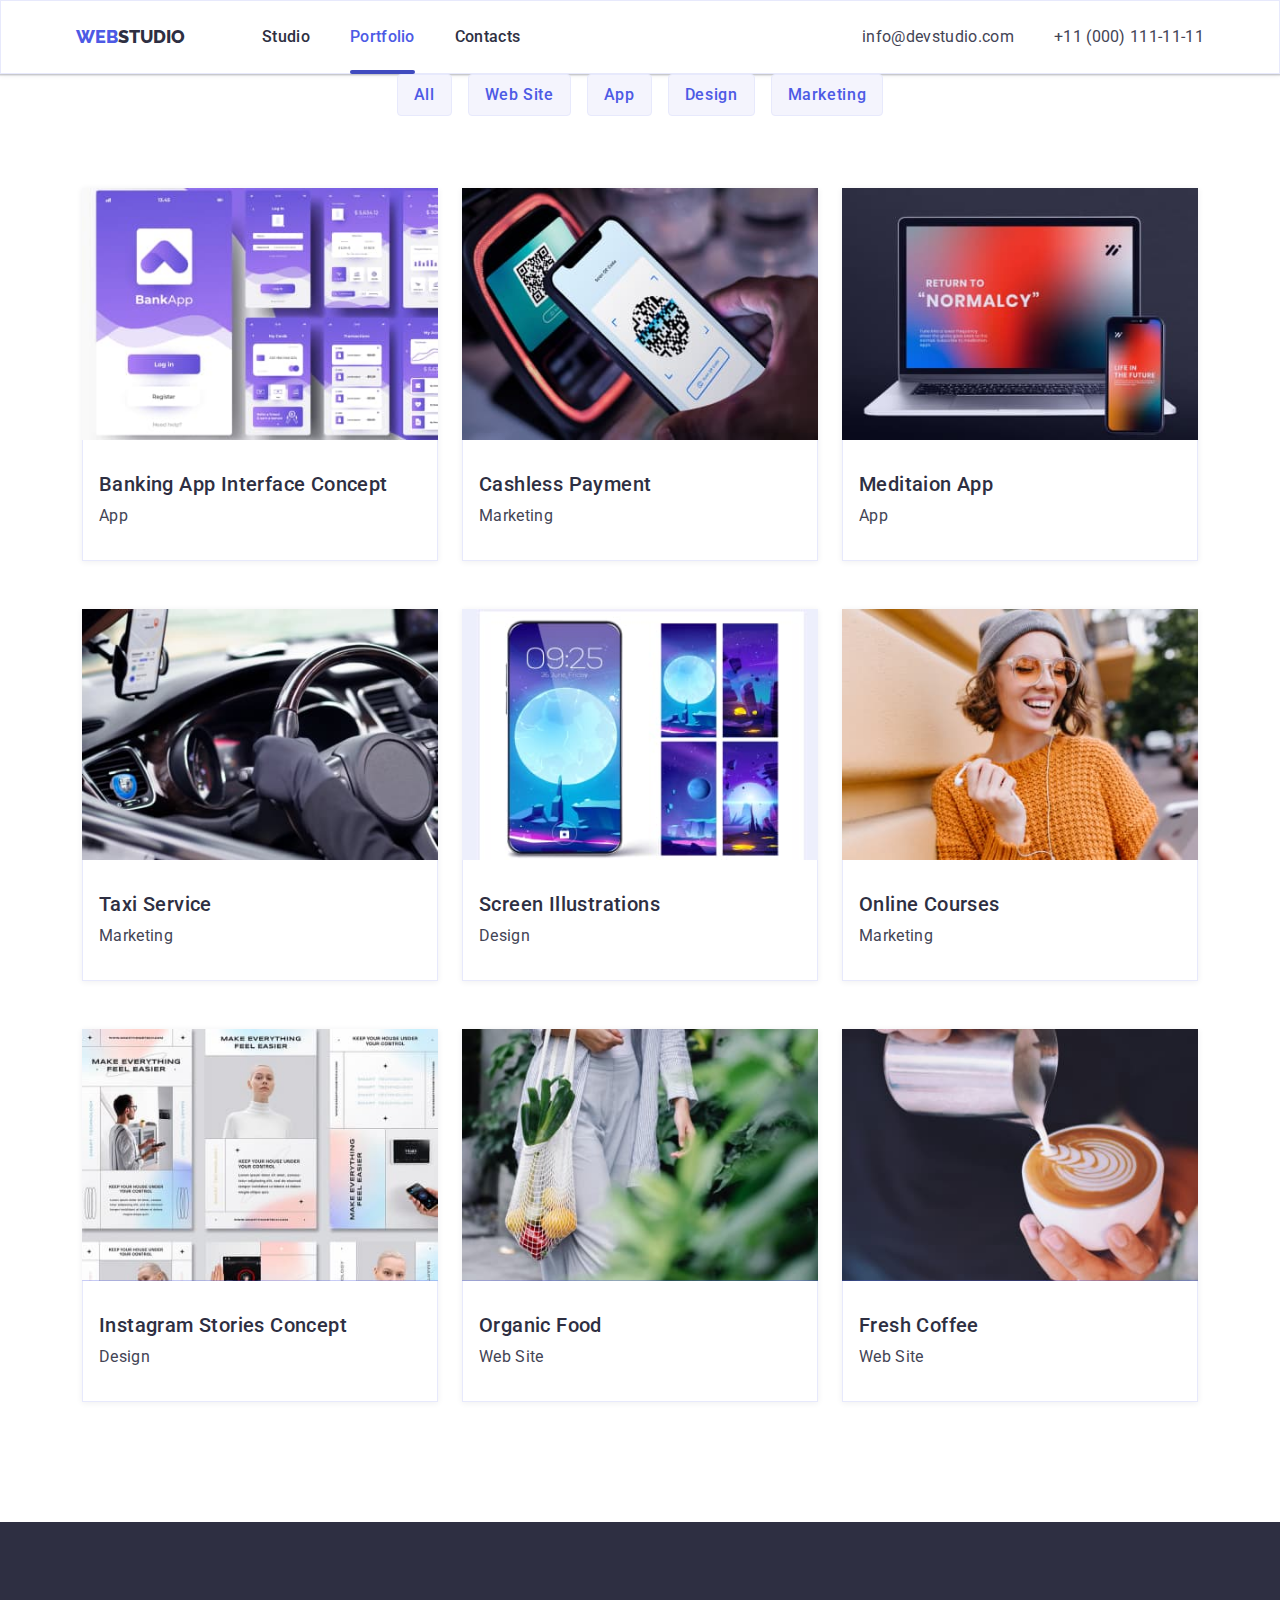
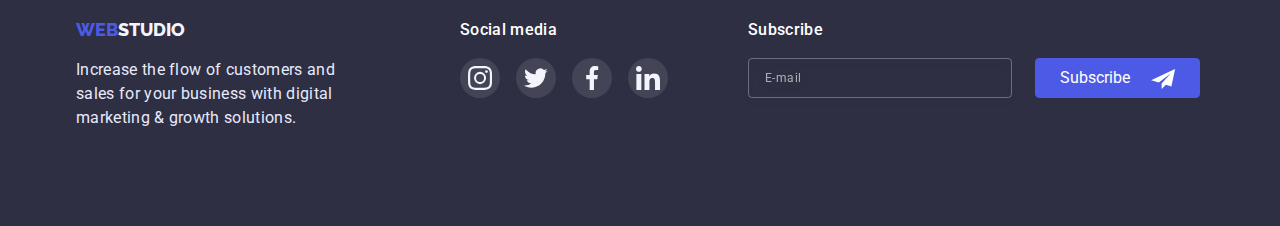
==== portfolio.html @ fdb45cb2 "1" ====
<!DOCTYPE html>
<html lang="en">

<head>
    <meta charset="UTF-8">
    <meta http-equiv="X-UA-Compatible" content="IE=edge">
    <meta name="viewport" content="width=device-width, initial-scale=1.0">
    <link rel="preconnect" href="https://fonts.googleapis.com">
    <link rel="preconnect" href="https://fonts.gstatic.com" crossorigin>
    <link href="https://fonts.googleapis.com/css2?family=Raleway:wght@800&family=Roboto:wght@400;500;700&display=swap"
        rel="stylesheet">
    <link
        href="https://fonts.googleapis.com/css2?family=Raleway:wght@500&family=Roboto:wght@400;500;700;900&display=swap"
        rel="stylesheet">
    <link rel="stylesheet"
        href="https://cdnjs.cloudflare.com/ajax/libs/modern-normalize/1.1.0/modern-normalize.min.css">
    <link rel="stylesheet" href="./css/styles.css">
    <link rel="stylesheet" href="./css/mobile.css">
    <link rel="stylesheet" href="./css/tablet.css">
    <link rel="stylesheet" href="./css/desctop.css">
    <title>Document</title>
</head>

<body>
    <header class="header">
        <div class="container main-block">
            <nav class="main-nav">
                <a href="#" class="logo1">Web<span class="logo2">Studio</span></a>
                <ul class="menu-nav">
                    <li class="header-bar"><a href="./index.html" class="link">Studio</a></li>
                    <li class="header-bar"><a href="./portfolio.html" class="link active">Portfolio</a></li>
                    <li class="header-bar"><a href="#" class="link">Contacts</a></li>
                </ul>
            </nav>
            <ul class="second-nav">
                <li><a href="mailto:info@devstudio.com" class="mail">info@devstudio.com</a></li>
                <li><a href="tel:+380961111111" class="phone">+11 (000) 111-11-11</a></li>
            </ul>
        </div>
    </header>
    <main>
        <section class="main-section-port">

            <div class="container-project">
                <ul class="body-nav">

                    <li><button type="button" class="button">All</button></li>
                    <li><button type="button" class="button">Web Site</button></li>
                    <li><button type="button" class="button">App</button></li>
                    <li><button type="button" class="button">Design</button></li>
                    <li><button type="button" class="button">Marketing</button></li>
                </ul>

                <ul class="list-project">
                    <li class="item-project">
                        <a href="#" class="project-port">
                            <div class="project-block-top-text">
                                <img srcset="./images/mob-port/work-space-mob.jpg 1x, /images/mob-port/work-space-mob-2x.jpg 2x"
                                    src="./images/mob-port/work-space-mob.jpg" alt="Program in developing" class="img">
                                <p class="project-top-text">14 Stylish and User-Friendly App Design Concepts · Task
                                    Manager
                                    App
                                    · Calorie Tracker App ·
                                    Exotic Fruit Ecommerce App ·
                                    Cloud Storage App</p>
                            </div>
                            <div class="review-prot">
                                <h2 class="title-port">Banking App Interface Concept</h2>
                                <p class="sub-info">App</p>
                            </div>
                        </a>
                    </li>
                    <li class="item-project">
                        <a href="#" class="project-port">
                            <div class="project-block-top-text">
                                <img srcset="./images/mob-port/nfs-mod.jpg 1x, /images/mob-port/nfs-mob-2x.jpg 2x"
                                    src="./images/mob-port/nfs-mod.jpg" alt="Picture with text" class="img">
                                <p class="project-top-text">14 Stylish and User-Friendly App Design Concepts · Task
                                    Manager
                                    App
                                    · Calorie Tracker App ·
                                    Exotic Fruit Ecommerce App ·
                                    Cloud Storage App</p>


                            </div>

                            <div class="review-prot">
                                <h2 class="title-port">Cashless Payment</h2>
                                <p class="sub-info">Marketing</p>
                            </div>
                        </a>
                    </li>
                    <li class="item-project">
                        <a href="#" class="project-port">
                            <div class="project-block-top-text">
                                <img srcset="./images/mob-port/laptop-mod.jpg 1x, /images/mob-port/laptop-mob-2x.jpg 2x"
                                    src="./images/mob-port/laptop-mod.jpg" alt="Laptop and phone" class="img">
                                <p class="project-top-text">14 Stylish and User-Friendly App Design Concepts · Task
                                    Manager
                                    App
                                    · Calorie Tracker App ·
                                    Exotic Fruit Ecommerce App ·
                                    Cloud Storage App</p>
                            </div>
                            <div class="review-prot">
                                <h2 class="title-port">Meditaion App</h2>
                                <p class="sub-info">App</p>
                            </div>
                        </a>
                    </li>
                    <li class="item-project">
                        <a href="#" class="project-port">
                            <div class="project-block-top-text">
                                <img srcset="./images/mob-port/car-phone.jpg 1x, /images/mob-port/car-mob-2x.jpg 2x"
                                    src="./images/mob-port/car-phone.jpg" alt="Someone driving a car" class="img">
                                <p class="project-top-text">14 Stylish and User-Friendly App Design Concepts · Task
                                    Manager
                                    App
                                    · Calorie Tracker App ·
                                    Exotic Fruit Ecommerce App ·
                                    Cloud Storage App</p>
                            </div>
                            <div class="review-prot">
                                <h2 class="title-port">Taxi Service</h2>
                                <p class="sub-info">Marketing</p>
                            </div>
                        </a>
                    </li>

                    <li class="item-project">
                        <a href="#" class="project-port">
                            <div class="project-block-top-text">
                                <img srcset="./images/mob-port/phone-mod.jpg 1x, /images/mob-port/phone-mob-2x.jpg 2x"
                                    src="./images/mob-port/phone-mod.jpg" alt="Wallpaper for phone" class="img">
                                <p class="project-top-text">14 Stylish and User-Friendly App Design Concepts · Task
                                    Manager
                                    App
                                    · Calorie Tracker App ·
                                    Exotic Fruit Ecommerce App ·
                                    Cloud Storage App</p>
                            </div>
                            <div class="review-prot">
                                <h2 class="title-port">Screen Illustrations</h2>
                                <p class="sub-info">Design</p>
                            </div>
                        </a>
                    </li>
                    <li class="item-project">
                        <a href="#" class="project-port">
                            <div class="project-block-top-text">
                                <img srcset="./images/mob-port/happy-mob.jpg 1x, /images/mob-port/happy-mob-2x.jpg 2x"
                                    src="./images/mob-port/happy-mob.jpg" alt="Women smile" class="img">
                                <p class="project-top-text">14 Stylish and User-Friendly App Design Concepts · Task
                                    Manager
                                    App
                                    · Calorie Tracker App ·
                                    Exotic Fruit Ecommerce App ·
                                    Cloud Storage App</p>
                            </div>
                            <div class="review-prot">
                                <h2 class="title-port">Online Courses</h2>
                                <p class="sub-info">Marketing</p>
                            </div>
                        </a>
                    </li>
                    <li class="item-project">
                        <a href="#" class="project-port">
                            <div class="project-block-top-text">
                                <img srcset="./images/mob-port/currriculum-phone.jpg 1x, /images/mob-port/cutticulum-mob-2x.jpg 2x"
                                    src="./images/mob-port/currriculum-phone.jpg" alt="Working plan" class="img">
                                <p class="project-top-text">14 Stylish and User-Friendly App Design Concepts · Task
                                    Manager
                                    App
                                    · Calorie Tracker App ·
                                    Exotic Fruit Ecommerce App ·
                                    Cloud Storage App</p>
                            </div>
                            <div class="review-prot">
                                <h2 class="title-port">Instagram Stories Concept</h2>
                                <p class="sub-info">Design</p>
                            </div>
                        </a>
                    </li>
                    <li class="item-project">
                        <a href="#" class="project-port">
                            <div class="project-block-top-text">
                                <img srcset="./images/mob-port/food-phone.jpg 1x, /images/mob-port/food-mob-2x.jpg 2x"
                                    src="./images/mob-port/food-phone.jpg" alt="A bag of vegetables" class="img">
                                <p class="project-top-text">14 Stylish and User-Friendly App Design Concepts · Task
                                    Manager
                                    App
                                    · Calorie Tracker App ·
                                    Exotic Fruit Ecommerce App ·
                                    Cloud Storage App</p>
                            </div>
                            <div class="review-prot">
                                <h2 class="title-port">Organic Food</h2>
                                <p class="sub-info">Web Site</p>
                            </div>
                        </a>
                    </li>
                    <li class="item-project">
                        <a href="#" class="project-port">
                            <div class="project-block-top-text">
                                <img srcset="./images/mob-port/coffee-phone.jpg 1x, /images/mob-port/coffee-mob-2x.jpg 2x"
                                    src="./images/mob-port/coffee-phone.jpg"
                                    alt="Someone make a picture on a coffee surface" class="img">
                                <p class="project-top-text">14 Stylish and User-Friendly App Design Concepts · Task
                                    Manager
                                    App
                                    · Calorie Tracker App ·
                                    Exotic Fruit Ecommerce App ·
                                    Cloud Storage App</p>
                            </div>
                            <div class="review-prot">
                                <h2 class="title-port">Fresh Coffee</h2>
                                <p class="sub-info">Web Site</p>
                            </div>
                        </a>
                    </li>
                </ul>
            </div>
        </section>

    </main>

    <footer class="footer">
        <div class="container-footer">
            <div>
                <a href="#" class="logo1">WEB<span class="logo2-1">STUDIO</span></a>
                <p class="foot-text">Increase the flow of customers and sales for your business with digital
                    marketing &
                    growth
                    solutions.</p>
            </div>
            <div class="footer-hero">
                <h3>Social media</h3>
                <ul class="soc-list-footer">
                    <li class="soc-items-footer"><a href="" class="soc-link-footer">

                            <svg class="soc-icon-footer" width="16" height="16">
                                <use href="./images/icons.svg#icon-instagram"></use>
                            </svg>
                        </a>
                    </li>

                    <li class="soc-items-footer"><a href="" class="soc-link-footer">
                            <svg class="soc-icon-footer" width="16" height="16">
                                <use href="./images/icons.svg#icon-Twiter"></use>
                            </svg>
                        </a>
                    </li>

                    <li class="soc-items-footer"><a href="" class="soc-link-footer">
                            <svg class="soc-icon-footer" width="16" height="16">
                                <use href="./images/icons.svg#icon-facebook"></use>
                            </svg>
                        </a>
                    </li>

                    <li class="soc-items-footer"><a href="" class="soc-link-footer">
                            <svg class="soc-icon-footer" width="16" height="16">
                                <use href="./images/icons.svg#icon-linkedin"></use>
                            </svg>
                        </a>
                    </li>
                </ul>
            </div>

            <div class="search-footer">
                <h3>Subscribe</h3>
                <form>
                    <input type="email" placeholder="E-mail" class="input-footer">
                    <button type="submit" class="subscribe"> Subscribe <svg class="search-footer-icon">
                            <use href="./images/icons.svg#icon-icon-send"></use>
                        </svg></button>
                </form>
            </div>

        </div>
    </footer>

    <script src="/JS/modal.js"></script>
</body>

</html>
---- css/styles.css ----
:root {
    --color-brend: #4D5AE5;
    --color-brend2: #2E2F42;
    --color-button: #E7E9FC;
    --color-extrainfo: #434455;
    --color-second-white: #F4F4FD;
}

* {
    margin: 0;
    padding: 0;
}

body {
    font-family: 'Roboto', sans-serif;
    background: white;
}


/* -------GENERAL------- */


.container-footer,
.container-button,
.container-comp {
    width: 100%;

    margin: 0 auto;
}

h3 {
    font-weight: 500;
    font-size: 20px;
    line-height: 24px;

    letter-spacing: 0.02em;
}

.menu-nav,
.second-nav,
.body-nav,
.list-project,
.features,
.description-list {
    font-weight: 400;
    font-size: 16px;
    list-style: none;
}

.visually-hidden {
    position: absolute;
    width: 1px;
    height: 1px;
    margin: -1px;
    border: 0;
    padding: 0;
    white-space: nowrap;
    clip-path: inset(100%);
    clip: rect(0 0 0 0);
    overflow: hidden;
}

/* --------------------- */

/* -----------HEADER-------------- */

.main-block {
    display: flex;
    justify-content: space-between;
}

.header {
    box-shadow: 0px 2px 1px rgba(46, 47, 66, 0.08), 0px 1px 1px rgba(46, 47, 66, 0.16), 0px 1px 6px rgba(46, 47, 66, 0.08);
    border: 1px solid #E7E9FC;
}

.main-nav {
    display: flex;
    align-items: center;

}

.logo1 {
    text-decoration: none;
    font-family: "Raleway";
    font-style: normal;
    font-weight: 800;
    font-size: 18px;
    line-height: 24px;
    color: var(--color-brend);

}

.logo2 {
    color: var(--color-brend2);
}

.main-nav>a {
    text-transform: uppercase;
}

.second-nav {
    display: flex;
    gap: 40px;
}

.menu-nav {
    margin-left: 77px;
    display: flex;
    gap: 40px;
}


.link,
.phone,
.project,
.foot-text,
.information {
    font-weight: 400;
    font-size: 16px;
    line-height: 24px;
}

.link:focus,
.mail:focus,
.phone:focus {
    color: var(--color-brend);
}

.mail:hover,
.phone:hover {
    color: var(--color-brend);
}

.link:hover {
    color: var(--color-brend);
}

.header-bar {
    position: relative;
}



.link.active::after {
    content: '';
    width: 100%;
    height: 4px;
    position: absolute;
    bottom: -1px;
    right: 0;
    background-color: #404BBF;
    border-radius: 2px;
    color: var(--color-brend2);
}

.link.active {
    color: var(--color-brend);
}



.link {
    display: block;
    padding: 24px 0px;
    text-decoration: none;
    color: var(--color-brend2);
    font-weight: 500;
    font-size: 16px;
    letter-spacing: 0.02em;

    transition-property: color;
    transition-duration: 250ms;
    transition-timing-function: cubic-bezier(0.4,
            0,
            0.2,
            1);
    transition-delay: 0ms;


}

.mail,
.phone {
    display: block;
    padding: 24px 0px;
    font-style: normal;
    font-weight: 400;
    font-size: 16px;
    line-height: 24px;

    transition-property: color;
    transition-duration: 250ms;
    transition-timing-function: cubic-bezier(0.4,
            0,
            0.2,
            1);
    transition-delay: 0ms;

    letter-spacing: 0.02em;
    text-decoration: none;
    color: var(--color-extrainfo);
}

/* -----------MAIN-------------- */

.main-section-port {
    padding-top: 96px;

}

.container-project {
    width: 320px;
    padding: 0px 12px;
    margin: 0 auto;
}

.body-nav {
    justify-content: start;
    display: flex;

    margin-bottom: 72px;
    column-gap: 16px;
    row-gap: 24px;

    flex-wrap: wrap;


}

.button {
    padding: 8px 16px;

    background: #F4F4FD;

    border: 1px solid #E7E9FC;
    border-radius: 4px;

    font-weight: 500;
    color: var(--color-brend);
    cursor: pointer;

    font-family: inherit;
    font-style: normal;
    font-size: 16px;
    line-height: 24px;
    letter-spacing: 0.04em;

    transition-property: box-shadow, border, color, background-color;
    transition-duration: 250ms;
    transition-timing-function: cubic-bezier(0.4,
            0,
            0.2,
            1);
    transition-delay: 0ms;
}

.button:hover,
.button:focus {
    box-shadow: 0px 3px 1px rgba(0, 0, 0, 0.1), 0px 2px 1px rgba(0, 0, 0, 0.08), 0px 2px 2px rgba(0, 0, 0, 0.12);
    border: 1px solid var(--color-brend);
    color: #FFFFFF;
    background-color: var(--color-brend);
}

/* -----------MAIN-HERO-------------- */

.hero-section {
    max-width: 100%;
    background-image: linear-gradient(rgba(46, 47, 66, 0.7),
            rgba(46, 47, 66, 0.7)),
        url(../images/mod-bg.jpg);
    background-repeat: no-repeat;
    background-size: cover;
    background-position: center;
    padding: 112px 0px;
    text-align: center;
    margin: 0 auto;
}

@media (min-device-pixel-ratio: 2),
(min-resolution: 192dpi),
(min-resolution: 2dppx) {
    .hero-section {
        background-image: linear-gradient(rgba(46, 47, 66, 0.7),
                rgba(46, 47, 66, 0.7)), url(../images/mod-bg-2x.jpg);
    }
}

.container-hero {}

.hero {

    margin-bottom: 72px;
    text-align: center;

    font-weight: 700;
    font-size: 36px;
    line-height: 40px;



    letter-spacing: 0.02em;
    color: #FFFFFF;
}

.order-button {
    display: inline-block;
    padding: 16px 32px;
    min-width: 170px;
    font-family: 'Roboto';
    font-weight: 500;
    font-size: 16px;
    line-height: 19px;
    letter-spacing: 0.04em;
    text-decoration: none;
    background-color: #4D5AE5;
    color: #FFFFFF;
    border-radius: 4px;
    cursor: pointer;

    transition-property: background-color, box-shadow;
    transition-duration: 250ms;
    transition-timing-function: cubic-bezier(0.4, 0, 0.2, 1);
    transition-delay: 0ms;
}

.order-button:hover {
    background: #404BBF;
    box-shadow: 0px 1px 6px rgba(46, 47, 66, 0.08), 0px 1px 1px rgba(46, 47, 66, 0.16), 0px 2px 1px rgba(46, 47, 66, 0.08);
    border-radius: 4px;
}

.order-button:focus {
    background: #404BBF;
}

/* -----------MAIN-FEATURES-------------- */
.section-features {
    padding-top: 120px;
    padding-bottom: 96px;
}

.features {
    display: flex;
    flex-wrap: wrap;
    justify-content: center;
    gap: 72px;
    align-items: center;
}

.list-features {
    display: flex;

}

.features-item {
    padding-left: 16px;
    padding-right: 16px;
    max-width: 396px;
}

.features-item>div {
    margin-bottom: 8px;
    display: none;
    align-items: center;
    justify-content: center;
    height: 112px;
    width: 264px;
    background-color: #F4F4FD;
    border-radius: 4px;
}

.title {

    text-align: center;

    margin-bottom: 8px;

    font-style: normal;
    font-weight: 700;
    font-size: 36px;
    line-height: 40px;

    letter-spacing: 0.02em;
}

.information {
    max-width: 396px;

    font-family: 'Roboto';
    font-style: normal;
    font-weight: 500;
    font-size: 16px;
    line-height: 24px;


    letter-spacing: 0.02em;
    color: var(--color-extrainfo);
}

/* -----------MAIN-OUR-WORK-------------- */
.our-work {
    display: none;
    padding-top: 120px;
    padding-bottom: 120px;
}

.sub-hero {
    margin-bottom: 72px;
    text-align: center;

    font-style: normal;
    font-weight: 700;
    font-size: 36px;
    line-height: 40px;


    letter-spacing: 0.02em;

    color: var(--color-brend2);
}

.description-list {
    display: flex;
    justify-content: space-between;
    flex-direction: column;
    align-items: center;

    gap: 72px;
}

/* -----------MAIN-OUR-TEAM-------------- */
.our-team {
    padding-bottom: 120px;
    padding-top: 120px;
    background: #F4F4FD;
}

.project {
    width: 264px;
    background: #FFFFFF;

    box-shadow: 0px 1px 6px rgba(46, 47, 66, 0.08), 0px 1px 1px rgba(46, 47, 66, 0.16), 0px 2px 1px rgba(46, 47, 66, 0.08);
    border-radius: 0px 0px 4px 4px;

    color: var(--color-brend2);
}

.review {
    border-radius: 0px 0px 4px 4px;
    padding-top: 32px;
    padding-bottom: 32px;
    ;

    text-align: center;
}

.sub-info {
    font-size: 16px;
    line-height: 24px;
    margin-top: 8px;
    font-weight: 400;
    letter-spacing: 0.02em;
    color: #434455;

}

.soc-list {
    margin-top: 10px;
    display: flex;
    justify-content: center;
    column-gap: 24px;
    list-style: none;
}

.soc-items {
    width: 40px;
    height: 40px;
}

.soc-link {
    display: flex;
    align-items: center;
    justify-content: center;
    width: 100%;
    height: 100%;
    background-color: var(--color-brend);
    border-radius: 100%;
    transition-property: background-color;
    transition-duration: 250ms;
    transition-timing-function: cubic-bezier(0.4,
            0,
            0.2,
            1);
    transition-delay: 0ms;
}


.soc-icon {
    fill: var(--color-second-white)
}

.soc-link:hover,
.soc-link:focus {

    background-color: #404BBF;
}

/* -----------MAIN-COMP-------------- */

.section-comp {
    padding-top: 120px;
    padding-bottom: 120px;
}

.container-comp {
    text-align: center;
}

.container-comp>h2 {
    text-transform: capitalize;
    letter-spacing: 0.02em;
    font-weight: 700;
    font-size: 36px;
    line-height: 40px;
}

.company-list {
    margin-top: 72px;
    display: flex;
    flex-wrap: wrap;
    justify-content: center;

    column-gap: 16px;
    row-gap: 72px;
    list-style: none;
}

.company-items {
    transition-property: border-color;
    transition-duration: 250ms;
    transition-timing-function: cubic-bezier(0.4, 0, 0.2, 1);
    transition-delay: 0ms;
    width: 168px;
    height: 88px;
}

.company-link {

    border-radius: 4px;
    border: 1px solid #8E8F99;
    padding: 16px 32px;
    display: flex;
    width: 100%;
    height: 100%;
}

.company-icon {
    fill: #8E8F99;
    transition-property: fill;
    transition-duration: 250ms;
    transition-timing-function: cubic-bezier(0.4, 0, 0.2, 1);
    transition-delay: 0ms;
}

.company-link:hover .company-icon,
.company-link:focus .company-icon {
    fill: #404BBF;
}

.company-link:hover,
.company-link:focus {

    border-color: #404BBF;
}

/* -----------MAIN-PORTFOLIO-NAV-------------- */

/* -----------MAIN-PORTFOLIO-------------- */

.list-project {
    justify-content: center;
    display: flex;
    flex-wrap: wrap;
    row-gap: 48px;
    column-gap: 24px;
    padding-bottom: 48px;
}

.item-project {
    transition-property: box-shadow;
    transition-duration: 250ms;
    transition-timing-function: cubic-bezier(0.4,
            0,
            0.2,
            1);
    transition-delay: 0ms;

    box-shadow: 0px 1px 6px rgba(46, 47, 66, 0.08);
}

.project-port {
    text-decoration: none;
    border-radius: 0px 0px 4px 4px;
    background: #FFFFFF;
    max-width: 360px;
    font-weight: 500;
    color: var(--color-brend2);

}

.item-project:hover,
.item-project:focus {
    box-shadow: 0px 1px 6px rgba(46, 47, 66, 0.08), 0px 1px 1px rgba(46, 47, 66, 0.16), 0px 2px 1px rgba(46, 47, 66, 0.08);
}



.project-block-top-text {
    position: relative;
    overflow: hidden;
}

.img {

    max-width: 320px;
    margin: 0px;
    display: block;
}

.project-top-text {
    max-width: 360px;
    height: 100%;
    position: absolute;
    top: 0;
    font-family: 'Roboto';
    font-style: normal;
    font-weight: 400;
    font-size: 16px;
    line-height: 24px;
    padding: 40px 32px;

    transform: translateY(100%);
    transition-property: transform;
    transition-duration: 250ms;
    transition-timing-function: cubic-bezier(0.4, 0, 0.2, 1);
    transition-delay: 0ms;

    color: var(--color-second-white);
    background-color: #4D5AE5;
}

.project-port:hover .project-top-text,
.project-port:focus .project-top-text {
    transform: translateY(0);

}

.review-prot {
    max-width: 360px;
    border-left: 1px solid #E7E9FC;
    border-right: 1px solid #E7E9FC;
    border-bottom: 1px solid #E7E9FC;
    padding-top: 32px;
    padding-bottom: 32px;
    padding-left: 16px;
    text-align: left;

}

.title-port {

    font-style: normal;
    font-weight: 500;
    font-size: 20px;
    line-height: 24px;

    letter-spacing: 0.02em;
}

/* -----------FOOTER-------------- */

.footer {

    padding-top: 96px;
    padding-bottom: 96px;
    background-color: var(--color-brend2);
}

.container-footer {
    display: flex;
    text-align: center;
    flex-direction: column;
    align-items: center;
}



.logo2-1 {
    color: var(--color-second-white)
}

.foot-text {
    font-weight: 400;
    font-size: 16px;
    line-height: 24px;
    letter-spacing: 0.02em;
    margin-top: 16px;
    max-width: 264px;
    text-align: start;
    color: var(--color-button);
}

.footer-hero {
    text-align: center;
    margin-left: 0px;
}

.footer-hero>h3 {
    margin-top: 72px;
    font-family: 'Roboto';
    font-style: normal;
    font-weight: 500;
    font-size: 16px;
    line-height: 24px;

    color: #FFFFFF;
    letter-spacing: 0.02em;
}

.soc-list-footer {
    margin-top: 16px;
    display: flex;
    justify-content: center;
    column-gap: 16px;
    list-style: none;
}

.soc-items-footer {
    width: 40px;
    height: 40px;
}

.soc-link-footer {
    display: flex;
    align-items: center;
    justify-content: center;
    width: 100%;
    height: 100%;
    background-color: rgba(255, 255, 255, 0.1);
    border-radius: 100%;

    transition-property: background-color;
    transition-duration: 250ms;
    transition-timing-function: cubic-bezier(0.4,
            0,
            0.2,
            1);
    transition-delay: 0ms;
}

.soc-link-footer:hover,
.soc-link-footer:focus {
    border-radius: 100%;
    background: #31D0AA;
}

.soc-icon-footer {
    width: 24px;
    height: 24px;
    fill: var(--color-second-white)
}

.search-footer {
    width: 100%;
    padding: 0px 16px;
    margin-left: 0px;
}

.search-footer>form {
    display: flex;
    flex-direction: column;
    align-items: center;
}

.search-footer>h3 {
    margin-top: 72px;
    margin-bottom: 16px;

    font-family: 'Roboto';
    font-style: normal;
    font-weight: 500;
    font-size: 16px;
    line-height: 24px;

    letter-spacing: 0.02em;

    color: #FFFFFF;
}

.input-footer {

    font-family: 'Roboto';
    font-style: normal;
    font-weight: 400;
    font-size: 12px;
    line-height: 24px;

    letter-spacing: 0.04em;

    color: rgba(255, 255, 255, 0.6);

    width: 100%;
    height: 40px;

    padding-left: 16px;

    background-color: transparent;
    border-radius: 4px;
    border: 1px solid rgba(255, 255, 255, 0.3);
    filter: drop-shadow(0px 4px 4px rgba(0, 0, 0, 0.15));

}

.input-footer::placeholder {

    font-family: 'Roboto';
    font-style: normal;
    font-weight: 400;
    font-size: 12px;
    line-height: 24px;

    letter-spacing: 0.04em;

    color: rgba(255, 255, 255, 0.6);

}

.subscribe {
    position: relative;
    margin-top: 16px;
    margin-left: 0px;

    padding-left: 24px;
    text-align: start;
    width: 165px;
    height: 40px;

    color: #FFFFFF;
    background: #4D5AE5;
    border: 1px solid #4D5AE5;
    border-radius: 4px;

    transition-property: background-color;
    transition-duration: 250ms;
    transition-timing-function: cubic-bezier(0.4, 0, 0.2, 1);
    transition-delay: 0ms;
}

.subscribe:hover,
.subscribe:focus {
    background: #404BBF;
    border-color: #404BBF;

}

.search-footer-icon {
    position: absolute;
    right: 24px;
    width: 24px;
    height: 20px;

    fill: #FFFFFF;
}

/* ------------------------------------------------------------ */
/* -----------OVERLAY-------------- */
.overlay {
    padding-top: 88px;
    padding-left: 10px;
    padding-right: 10px;
    width: 100%;
    height: 100%;
    background-color: rgba(17, 19, 25, 0.5);
    position: fixed;
    top: 0;
    transition-property: opacity, visibility;
    transition-duration: 250ms;
    transition-timing-function: cubic-bezier(0.6, 0.04, 0.98, 0.335);
    transition-delay: 0ms;

}

.overlay.is-hidden {
    transition-property: opacity, visibility;
    transition-duration: 250ms;
    transition-timing-function: cubic-bezier(0.6, 0.04, 0.98, 0.335);
    transition-delay: 0ms;
}

.modal {
    text-align: center;
    border-radius: 4px;

    padding: 24px;
    margin: auto;
    width: 100%;
    min-height: 576px;
    background-color: #FCFCFC;
}

.close-icon {
    display: flex;
    justify-content: center;
    margin: auto;
    width: 8px;
    height: 8px;
}

.close-botton {
    display: block;
    margin-left: auto;
    cursor: pointer;
    width: 24px;
    height: 24px;
    background-color: #E7E9FC;
    border: 1px solid rgba(0, 0, 0, 0.1);
    border-radius: 100%;
    margin-bottom: 24px;
}

.close-botton:focus {
    background-color: var(--color-brend);
    fill: var(--color-second-white);
}

.modal-text {
    font-family: 'Roboto';
    font-style: normal;
    font-weight: 500;
    font-size: 16px;
    line-height: 24px;


    text-align: center;
    letter-spacing: 0.02em;


    color: #2E2F42;
}

.modal-form {
    position: relative;
    margin-top: 16px;
}

.modal-input {

    font-family: 'Roboto';
    font-style: normal;
    font-weight: 400;
    font-size: 12px;
    line-height: 16px;
    letter-spacing: 0.04em;
    color: #4D5AE5;


    width: 100%;

    padding: 8px 16px;
    padding-left: 38px;
    position: relative;

    background-color: transparent;
    border-radius: 4px;
    border: 1px solid rgba(33, 33, 33, 0.2);
}

.input-wrap {
    margin-bottom: 8px;
    position: relative;
}

.icon-modal {
    position: absolute;
    top: 32px;
    left: 19px;
}

.comment {
    height: 120px;
}

.modal-input:hover,
.modal-input:focus {
    border: 1px solid #4D5AE5;
}

.modal-input:hover+.icon-modal,
.modal-input:focus+.icon-modal {
    fill: #4D5AE5;
}

.text-area {

    font-family: 'Roboto';
    font-style: normal;
    font-weight: 400;
    font-size: 12px;
    line-height: 16px;

    letter-spacing: 0.04em;

    color: #4D5AE5;


    border-radius: 4px;
    border: 1px solid rgba(33, 33, 33, 0.2);
    padding: 8px 16px;
    background-color: transparent;
    width: 100%;
    height: 120px;
    resize: none;
}

.text-area:hover,
.text-area:focus {
    border: 1px solid #4D5AE5;
}

.text-area::placeholder {
    font-family: 'Roboto';
    font-style: normal;
    font-weight: 400;
    font-size: 12px;
    line-height: 16px;

    letter-spacing: 0.04em;

    color: rgba(117, 117, 117, 0.5);
}

.title-form {
    display: block;
    text-align: start;
    font-family: 'Roboto';
    font-style: normal;
    font-weight: 400;
    font-size: 12px;
    line-height: 16px;


    letter-spacing: 0.04em;


    color: #8E8F99;

    margin-bottom: 4px;
}

.button-send {
    cursor: pointer;
    width: 169px;
    height: 56px;
    border-radius: 4px;
    border: 1px solid #4D5AE5;
    background-color: #4D5AE5;
    color: #FFFFFF;
    box-shadow: 0px 4px 4px rgba(0, 0, 0, 0.15);
    transition-property: background-color, box-shadow;
    transition-duration: 250ms;
    transition-timing-function: cubic-bezier(0.6, 0.04, 0.98, 0.335);
    transition-delay: 0ms;
}


.button-send:hover,
.button-send:focus {
    box-shadow: 0px 1px 6px rgba(46, 47, 66, 0.08), 0px 1px 1px rgba(46, 47, 66, 0.16), 0px 2px 1px rgba(46, 47, 66, 0.08);
    background-color: #404BBF;

}




.section-checkbox {
    position: relative;
    margin-top: 16px;
    margin-bottom: 24px;

}

.text-checkbox {
    display: flex;
    font-family: 'Roboto';
    font-style: normal;
    font-weight: 400;
    font-size: 12px;
    line-height: 16px;


    letter-spacing: 0.04em;

    color: #757575;
}

.text-checkbox>a {
    margin-left: 3px;
}

.checkbox:checked+.text-checkbox::before {
    background-color: #404BBF;
    border-color: #404BBF;
    background-image: url(../images/Checked.svg);
    background-repeat: no-repeat;
    background-position: center;

}

.text-checkbox::before {
    content: '';
    display: block;

    width: 16px;
    height: 16px;
    border: 2px solid #2E2F42;
    border-radius: 4px;

    margin-right: 8px;
}



.is-hidden {
    opacity: 0;
    visibility: hidden;
    pointer-events: none;
}

/* ------------------------------------------------------------ */
---- css/mobile.css ----
@media screen and (min-width: 480px) {

    .features-item {
        padding-left: 0px;
        padding-right: 0px;
        max-width: 396px;
    }

    .features-item>div {
        display: none;
    }

    .our-work {
        display: none;
    }

    .container {
        padding: 0px 12px;
        margin: 0 auto;
        width: 288px;
    }

    .container-hero,
    .container-button,
    .container-comp {
        width: 396px;

        margin: auto;
    }

    .container-footer {
        width: 100%;
    }

    .container-mobile {

        margin: 0 auto;
        width: 100%;
    }

    .description-list {
        margin: 0 auto;
        width: 264px;
    }

    .company-list {
        margin-top: 72px;



        max-width: 396px;

        column-gap: 16px;
        row-gap: 72px;
        list-style: none;
    }

    .input-footer {
        width: 396px;
    }

    /* -----------MAIN-PORTFOLIO-------------- */


    .container-project {
        width: 396px;
        padding: 0px 12px;
        margin: 0 auto;
    }

    .body-nav {
        width: 263px;

    }

    .list-project {
        padding-bottom: 48px;
    }

    .img {
        max-width: 396px;
    }

    .project-port {
        width: 396px;
    }

    .project-block-top-text {
        max-width: 396px;
    }

    .review-prot {
        max-width: 396px;
    }

    .item-project {
        max-width: 396px;
    }

    /* -----------OVERLAY-------------- */
    .modal {
        width: 392px;

    }

    .overlay {
        padding-top: 96px;
    }
}
---- css/tablet.css ----
@media screen and (min-width: 768px) {

    .features {
        width: 736px;
        display: flex;
        flex-wrap: wrap;
        justify-content: center;
        column-gap: 24px;
        column-gap: 24px;
        row-gap: 72px;

    }

    .features-item {
        max-width: 356px;
    }

    .features-item>div {
        display: none;
    }

    .title {
        text-align: start;
    }

    .information {
        text-align: start;
        font-weight: 500;
        font-size: 16px;
        line-height: 24px;
        letter-spacing: 0.02em;
    }

    .our-work {
        display: none;
    }

    .container {
        padding: 0px 12px;
        margin: 0 auto;
        width: 576px;
    }

    .container-hero,
    .container-footer,
    .container-button,
    .container-comp {
        width: 576px;

        margin: 0 auto;
    }

    .container-mobile {

        margin: 0 auto;
        width: 736px;
    }

    .description-list {
        width: 552px;
        flex-wrap: wrap;
        justify-content: normal;
        flex-direction: row;
        align-items: start;

        column-gap: 24px;
        row-gap: 64px;
    }

    .company-list {

        max-width: 552px;

        column-gap: 16px;
        row-gap: 72px;
        list-style: none;
    }

    .container-footer {
        display: flex;
        width: 576px;
        flex-direction: row;
        flex-wrap: wrap;
        text-align: start;

    }

    .footer-hero>h3 {
        text-align: start;
        margin-top: 0px;
        font-family: 'Roboto';
        font-style: normal;
        font-weight: 500;
        font-size: 16px;
        line-height: 24px;

        color: #FFFFFF;
        letter-spacing: 0.02em;
    }

    .footer-hero {
        height: 112px;
        text-align: center;
        margin-left: 24px;
    }

    .search-footer {
        width: 100%;
        padding: 0px 16px;
        margin-left: 0px;
    }

    .search-footer>form {
        display: flex;
        flex-direction: row;
        align-items: center;
    }

    .search-footer>h3 {
        margin-top: 72px;
        margin-bottom: 16px;

        font-family: 'Roboto';
        font-style: normal;
        font-weight: 500;
        font-size: 16px;
        line-height: 24px;

        letter-spacing: 0.02em;

        color: #FFFFFF;
    }

    .input-footer {
        width: 264px;
    }

    .subscribe {
        margin-top: 0px;
        margin-left: 23px;
    }

    /* -----------MAIN-HERO-------------- */


    .hero-section {
        max-width: 100%;
        background-image: linear-gradient(rgba(46, 47, 66, 0.7),
                rgba(46, 47, 66, 0.7)),
            url(../images/tab-bg.jpg);

        padding: 112px 0px 108px;

    }

    @media (min-device-pixel-ratio: 2),
    (min-resolution: 192dpi),
    (min-resolution: 2dppx) {
        .hero-section {
            background-image: linear-gradient(rgba(46, 47, 66, 0.7),
                    rgba(46, 47, 66, 0.7)), url(../images/tab-bg-2x.jpg);
        }
    }

    .container-hero {}

    .hero {

        margin-bottom: 40px;
        text-align: center;
        font-weight: 700;
        font-size: 56px;
        line-height: 60px;


        text-align: center;
        letter-spacing: 0.02em color #FFFFFF;
    }

    /* -----------MAIN-PORTFOLIO-------------- */

    .body-nav {
        width: 736px;
        justify-content: center;

    }

    .container-project {
        width: 736px;
        padding: 0px 12px;
        margin: 0 auto;
    }

    .list-project {
        width: 736px;
        margin: 0 auto;
        justify-content: start;
        padding-bottom: 96px;
    }

    .main-section-port {

        padding: 0px 16px;
    }

    .img {
        max-width: 356px;
    }

    .project-port {
        width: 356px;
    }

    /* -----------OVERLAY-------------- */
    .overlay {
        padding-top: 96px;
        display: inline-block;
    }
}
---- css/desctop.css ----
@media screen and (min-width: 1200px) {
    .features {
        width: 1152px;
        display: flex;
        flex-wrap: wrap;
        justify-content: space-between;
    }

    .features-item {
        max-width: 264px;
    }


    .features-item>div {
        display: flex;
    }

    .title {
        text-align: start;
        font-weight: 500;
        font-size: 20px;
        line-height: 24px;


        letter-spacing: 0.02em;
    }

    .information {
        text-align: start;
        font-weight: 400;
        font-size: 16px;
        line-height: 24px;


        letter-spacing: 0.02em;
    }


    .our-work {
        display: block;
        padding-top: 120px;
        padding-bottom: 120px;
    }

    .container {
        padding: 0px 12px;
        margin: 0 auto;
        width: 1152px;
    }

    .container-hero,
    .container-footer,
    .container-button,
    .container-comp {
        width: 1152px;
        padding: 0px 12px;
        margin: 0 auto;
    }

    .container-mobile {
        padding: 0px 12px;
        margin: 0 auto;
        width: 1152px;
    }

    .section-features {
        padding-top: 120px;
        padding-bottom: 0px;
    }

    .description-list {
        width: 1128px;

        justify-content: space-between;
        flex-direction: row;
        flex-wrap: nowrap;
        gap: 24px;
    }

    .company-list {

        margin: 0 auto;

        max-width: 1128px;
        column-gap: 16px;
        row-gap: 72px;
        list-style: none;
    }

    .container-footer {
        display: flex;
        width: 1152px;
        flex-direction: row;
        flex-wrap: nowrap;
        text-align: start;

    }

    .foot-text {
        min-width: 264px;
    }

    .footer-hero {
        text-align: center;
        margin-left: 120px;
        margin-right: 80px;
    }

    .search-footer {
        height: 112px;
        padding: 0px 0px;
        width: 100%;
        margin-left: 0px;
    }

    .search-footer>h3 {

        margin-top: 0px;
        margin-bottom: 16px;

        font-family: 'Roboto';
        font-style: normal;
        font-weight: 500;
        font-size: 16px;
        line-height: 24px;

        letter-spacing: 0.02em;

        color: #FFFFFF;
    }

    /* -----------MAIN-HERO-------------- */


    .hero-section {
        max-width: 100%;
        background-image: linear-gradient(rgba(46, 47, 66, 0.7),
                rgba(46, 47, 66, 0.7)),
            url(../images/people-office.jpg);

        padding: 188px 0px;

    }

    @media (min-device-pixel-ratio: 2),
    (min-resolution: 192dpi),
    (min-resolution: 2dppx) {
        .hero-section {
            background-image: linear-gradient(rgba(46, 47, 66, 0.7),
                    rgba(46, 47, 66, 0.7)), url(../images/des-bg-2x.jpg);
        }
    }

    .container-hero {}

    .hero {
        margin-bottom: 48px;
    }

    /* -----------MAIN-PORTFOLIO-------------- */

    .body-nav {
        width: 100%;
        justify-content: center;

    }

    .container-project {
        width: 100%;
        padding: 0px 12px;
        margin: 0 auto;
    }

    .list-project {
        width: 1128px;
        justify-content: center;
        padding-bottom: 120px;
    }

    /* -----------OVERLAY-------------- */
    .overlay {
        padding-top: 88px;
        display: inline-block;
    }
}
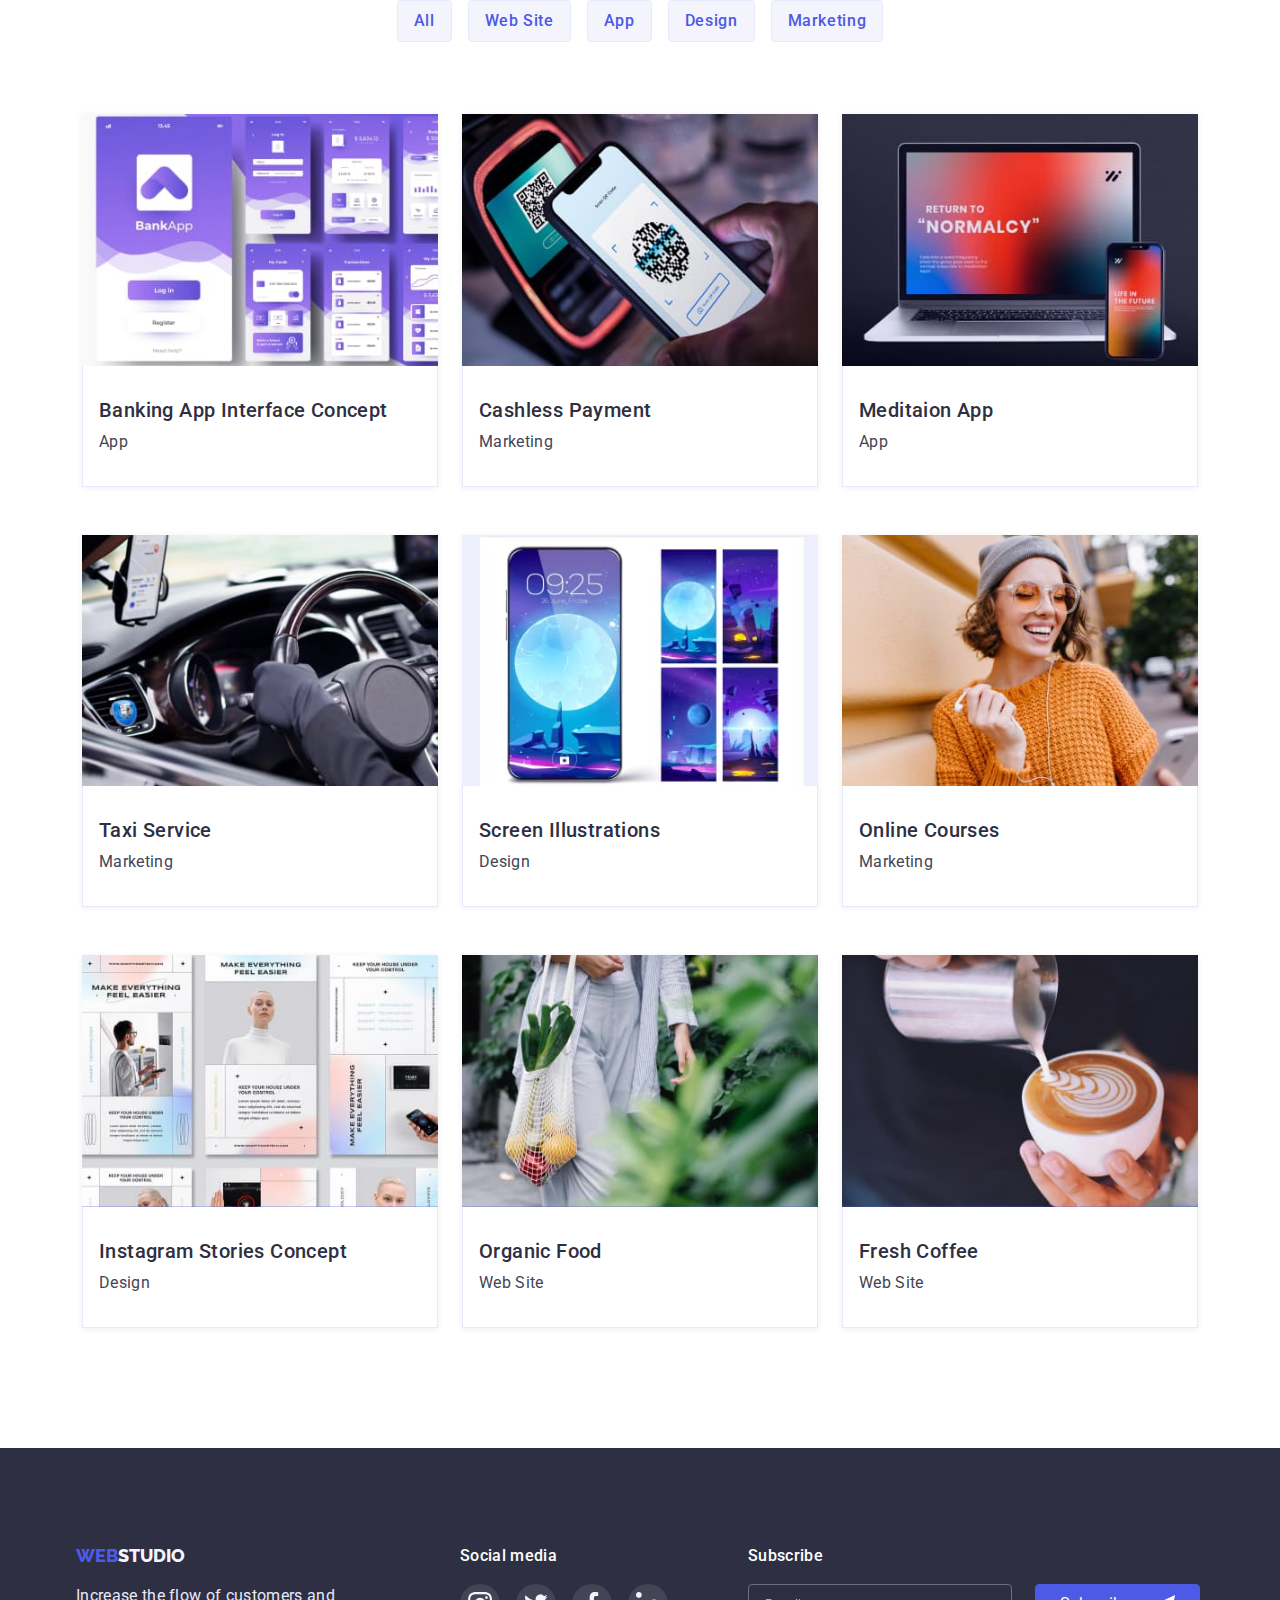
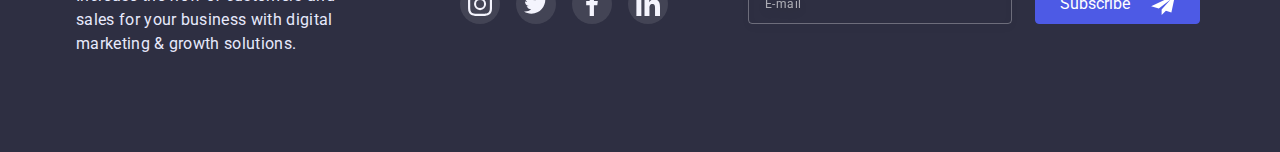
==== commit 85f822cb: "1" ====
--- a/portfolio.html
+++ b/portfolio.html
@@ -22,7 +22,7 @@
 </head>
 
 <body>
-    <header class="header">
+    <!-- <header class="header">
         <div class="container main-block">
             <nav class="main-nav">
                 <a href="#" class="logo1">Web<span class="logo2">Studio</span></a>
@@ -37,7 +37,7 @@
                 <li><a href="tel:+380961111111" class="phone">+11 (000) 111-11-11</a></li>
             </ul>
         </div>
-    </header>
+    </header> -->
     <main>
         <section class="main-section-port">
 
@@ -55,8 +55,20 @@
                     <li class="item-project">
                         <a href="#" class="project-port">
                             <div class="project-block-top-text">
-                                <img srcset="./images/mob-port/work-space-mob.jpg 1x, /images/mob-port/work-space-mob-2x.jpg 2x"
-                                    src="./images/mob-port/work-space-mob.jpg" alt="Program in developing" class="img">
+                                <picture>
+
+                                    <source
+                                        srcset="./images/mob-port/work-space-mob.jpg 1x, /images/mob-port/work-space-mob-2x.jpg 2x"
+                                        media="(min-width: 320px)">
+
+                                    <source>
+
+                                    <source>
+
+                                    <img src="./images/mob-port/work-space-mob.jpg" alt="Program in developing"
+                                        class="img">
+                                </picture>
+
                                 <p class="project-top-text">14 Stylish and User-Friendly App Design Concepts · Task
                                     Manager
                                     App
@@ -73,8 +85,17 @@
                     <li class="item-project">
                         <a href="#" class="project-port">
                             <div class="project-block-top-text">
-                                <img srcset="./images/mob-port/nfs-mod.jpg 1x, /images/mob-port/nfs-mob-2x.jpg 2x"
-                                    src="./images/mob-port/nfs-mod.jpg" alt="Picture with text" class="img">
+                                <picture>
+
+                                    <source
+                                        srcset="./images/mob-port/nfs-mod.jpg 1x, /images/mob-port/nfs-mob-2x.jpg 2x"
+                                        media="(min-width: 320px)">
+                                    <source>
+
+                                    <source>
+
+                                    <img src="./images/mob-port/nfs-mod.jpg" alt="Picture with text" class="img">
+                                </picture>
                                 <p class="project-top-text">14 Stylish and User-Friendly App Design Concepts · Task
                                     Manager
                                     App
@@ -94,8 +115,18 @@
                     <li class="item-project">
                         <a href="#" class="project-port">
                             <div class="project-block-top-text">
-                                <img srcset="./images/mob-port/laptop-mod.jpg 1x, /images/mob-port/laptop-mob-2x.jpg 2x"
-                                    src="./images/mob-port/laptop-mod.jpg" alt="Laptop and phone" class="img">
+                                <picture>
+
+                                    <source
+                                        srcset="./images/mob-port/laptop-mod.jpg 1x, /images/mob-port/laptop-mob-2x.jpg 2x"
+                                        media="(min-width: 320px)">
+
+                                    <source>
+
+                                    <source>
+
+                                    <img src="./images/mob-port/laptop-mod.jpg" alt="Laptop and phone" class="img">
+                                </picture>
                                 <p class="project-top-text">14 Stylish and User-Friendly App Design Concepts · Task
                                     Manager
                                     App
@@ -112,8 +143,18 @@
                     <li class="item-project">
                         <a href="#" class="project-port">
                             <div class="project-block-top-text">
-                                <img srcset="./images/mob-port/car-phone.jpg 1x, /images/mob-port/car-mob-2x.jpg 2x"
-                                    src="./images/mob-port/car-phone.jpg" alt="Someone driving a car" class="img">
+                                <picture>
+                                    <source
+                                        srcset="./images/mob-port/car-phone.jpg 1x, /images/mob-port/car-mob-2x.jpg 2x"
+                                        media="(min-width: 320px)">
+
+                                    <source>
+
+                                    <source>
+
+                                    <img src="./images/mob-port/car-phone.jpg" alt="Someone driving a car" class="img">
+                                </picture>
+
                                 <p class="project-top-text">14 Stylish and User-Friendly App Design Concepts · Task
                                     Manager
                                     App
@@ -131,8 +172,18 @@
                     <li class="item-project">
                         <a href="#" class="project-port">
                             <div class="project-block-top-text">
-                                <img srcset="./images/mob-port/phone-mod.jpg 1x, /images/mob-port/phone-mob-2x.jpg 2x"
-                                    src="./images/mob-port/phone-mod.jpg" alt="Wallpaper for phone" class="img">
+                                <picture>
+                                    <source
+                                        srcset="./images/mob-port/phone-mod.jpg 1x, /images/mob-port/phone-mob-2x.jpg 2x"
+                                        media="(min-width: 320px)">
+
+                                    <source>
+
+                                    <source>
+
+                                    <img src="./images/mob-port/phone-mod.jpg" alt="Wallpaper for phone" class="img">
+                                </picture>
+
                                 <p class="project-top-text">14 Stylish and User-Friendly App Design Concepts · Task
                                     Manager
                                     App
@@ -149,8 +200,15 @@
                     <li class="item-project">
                         <a href="#" class="project-port">
                             <div class="project-block-top-text">
-                                <img srcset="./images/mob-port/happy-mob.jpg 1x, /images/mob-port/happy-mob-2x.jpg 2x"
-                                    src="./images/mob-port/happy-mob.jpg" alt="Women smile" class="img">
+                                <picture>
+                                    <source
+                                        srcset="./images/mob-port/happy-mob.jpg 1x, /images/mob-port/happy-mob-2x.jpg 2x"
+                                        media="(min-width: 320px)">
+                                    <source>
+                                    <source>
+                                    <img src="./images/mob-port/happy-mob.jpg" alt="Women smile" class="img">
+                                </picture>
+
                                 <p class="project-top-text">14 Stylish and User-Friendly App Design Concepts · Task
                                     Manager
                                     App
@@ -167,8 +225,15 @@
                     <li class="item-project">
                         <a href="#" class="project-port">
                             <div class="project-block-top-text">
-                                <img srcset="./images/mob-port/currriculum-phone.jpg 1x, /images/mob-port/cutticulum-mob-2x.jpg 2x"
-                                    src="./images/mob-port/currriculum-phone.jpg" alt="Working plan" class="img">
+                                <picture>
+                                    <source
+                                        srcset="./images/mob-port/currriculum-phone.jpg 1x, /images/mob-port/cutticulum-mob-2x.jpg 2x"
+                                        media="(min-width: 320px)">
+                                    <source>
+                                    <source>
+                                    <img src="./images/mob-port/currriculum-phone.jpg" alt="Working plan" class="img">
+                                </picture>
+
                                 <p class="project-top-text">14 Stylish and User-Friendly App Design Concepts · Task
                                     Manager
                                     App
@@ -185,8 +250,15 @@
                     <li class="item-project">
                         <a href="#" class="project-port">
                             <div class="project-block-top-text">
-                                <img srcset="./images/mob-port/food-phone.jpg 1x, /images/mob-port/food-mob-2x.jpg 2x"
-                                    src="./images/mob-port/food-phone.jpg" alt="A bag of vegetables" class="img">
+                                <picture>
+                                    <source
+                                        srcset="./images/mob-port/food-phone.jpg 1x, /images/mob-port/food-mob-2x.jpg 2x"
+                                        media="(min-width: 320px)">
+                                    <source>
+                                    <source>
+                                    <img src="./images/mob-port/food-phone.jpg" alt="A bag of vegetables" class="img">
+                                </picture>
+
                                 <p class="project-top-text">14 Stylish and User-Friendly App Design Concepts · Task
                                     Manager
                                     App
@@ -203,9 +275,15 @@
                     <li class="item-project">
                         <a href="#" class="project-port">
                             <div class="project-block-top-text">
-                                <img srcset="./images/mob-port/coffee-phone.jpg 1x, /images/mob-port/coffee-mob-2x.jpg 2x"
-                                    src="./images/mob-port/coffee-phone.jpg"
-                                    alt="Someone make a picture on a coffee surface" class="img">
+                                <picture>
+                                    <source
+                                        srcset="./images/mob-port/coffee-phone.jpg 1x, /images/mob-port/coffee-mob-2x.jpg 2x">
+                                    <source>
+                                    <source>
+                                    <img src="./images/mob-port/coffee-phone.jpg"
+                                        alt="Someone make a picture on a coffee surface" class="img">
+                                </picture>
+
                                 <p class="project-top-text">14 Stylish and User-Friendly App Design Concepts · Task
                                     Manager
                                     App
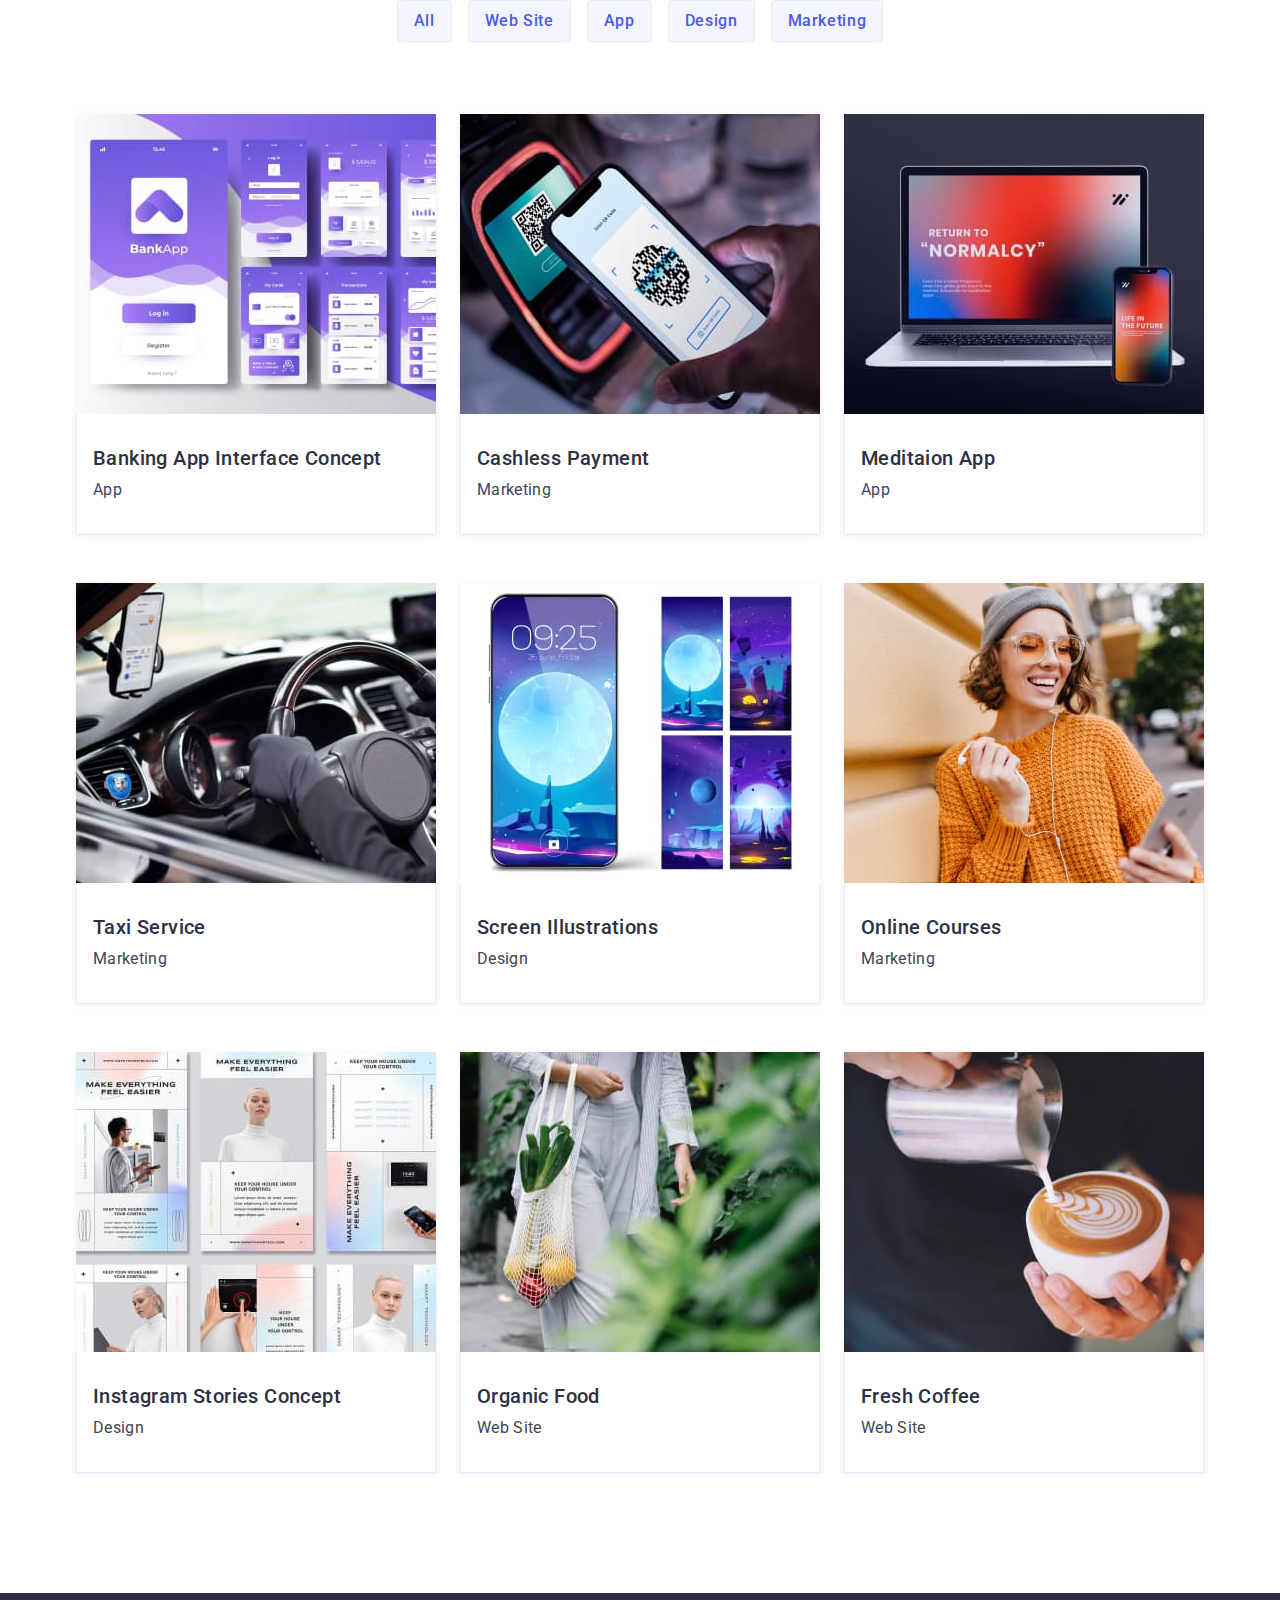
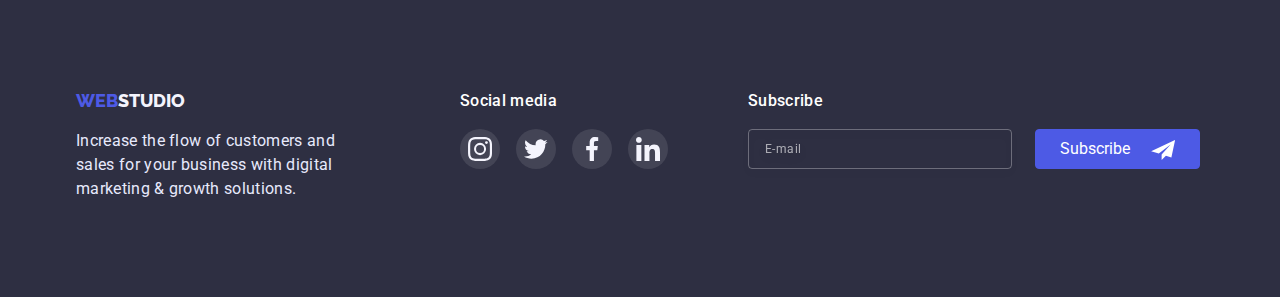
==== commit f9b58bda: "1" ====
--- a/portfolio.html
+++ b/portfolio.html
@@ -58,12 +58,16 @@
                                 <picture>
 
                                     <source
-                                        srcset="./images/mob-port/work-space-mob.jpg 1x, /images/mob-port/work-space-mob-2x.jpg 2x"
-                                        media="(min-width: 320px)">
-
-                                    <source>
-
-                                    <source>
+                                        srcset="./images/des/work-space-des.jpg 1x, ./images/des/work-space-des-2x.jpg 2x"
+                                        media="(min-width: 1200px)">
+
+                                    <source
+                                        srcset="./images/tab-port/work-space-tab.jpg 1x, ./images/tab-port/work-space-tab-2x.jpg 2x"
+                                        media="(min-width: 736px)">
+
+                                    <source
+                                        srcset="./images/mob-port/work-space-mob.jpg 1x, ./images/mob-port/work-space-mob-2x.jpg 2x"
+                                        media="(min-width: 320px)">
 
                                     <img src="./images/mob-port/work-space-mob.jpg" alt="Program in developing"
                                         class="img">
@@ -87,12 +91,15 @@
                             <div class="project-block-top-text">
                                 <picture>
 
-                                    <source
-                                        srcset="./images/mob-port/nfs-mod.jpg 1x, /images/mob-port/nfs-mob-2x.jpg 2x"
-                                        media="(min-width: 320px)">
-                                    <source>
-
-                                    <source>
+                                    <source srcset="./images/des/nfs-des.jpg 1x, ./images/des/nfs-des-2x.jpg 2x"
+                                        media="(min-width: 1200px)">
+                                    <source
+                                        srcset="./images/tab-port/nfs-tab.jpg 1x, ./images/tab-port/nfs-tab-2x.jpg 2x"
+                                        media="(min-width: 736px)">
+
+                                    <source
+                                        srcset="./images/mob-port/nfs-mod.jpg 1x, ./images/mob-port/nfs-mob-2x.jpg 2x"
+                                        media="(min-width: 320px)">
 
                                     <img src="./images/mob-port/nfs-mod.jpg" alt="Picture with text" class="img">
                                 </picture>
@@ -117,13 +124,16 @@
                             <div class="project-block-top-text">
                                 <picture>
 
-                                    <source
-                                        srcset="./images/mob-port/laptop-mod.jpg 1x, /images/mob-port/laptop-mob-2x.jpg 2x"
-                                        media="(min-width: 320px)">
-
-                                    <source>
-
-                                    <source>
+                                    <source srcset="./images/des/laptop-des.jpg 1x, ./images/des/laptop-des-2x.jpg 2x"
+                                        media="(min-width: 1200px)">
+
+                                    <source
+                                        srcset="./images/tab-port/laptop-tab.jpg 1x, ./images/tab-port/laptop-tab-2x.jpg 2x"
+                                        media="(min-width: 736px)">
+
+                                    <source
+                                        srcset="./images/mob-port/laptop-mod.jpg 1x, ./images/mob-port/laptop-mob-2x.jpg 2x"
+                                        media="(min-width: 320px)">
 
                                     <img src="./images/mob-port/laptop-mod.jpg" alt="Laptop and phone" class="img">
                                 </picture>
@@ -144,13 +154,16 @@
                         <a href="#" class="project-port">
                             <div class="project-block-top-text">
                                 <picture>
-                                    <source
-                                        srcset="./images/mob-port/car-phone.jpg 1x, /images/mob-port/car-mob-2x.jpg 2x"
-                                        media="(min-width: 320px)">
-
-                                    <source>
-
-                                    <source>
+                                    <source srcset="./images/des/car-des.jpg 1x, ./images/des/car-des-2x.jpg 2x"
+                                        media="(min-width: 1200px)">
+
+                                    <source
+                                        srcset="./images/tab-port/car-tab.jpg 1x, ./images/tab-port/car-tab-2x.jpg 2x"
+                                        media="(min-width: 736px)">
+
+                                    <source
+                                        srcset="./images/mob-port/car-phone.jpg 1x, ./images/mob-port/car-mob-2x.jpg 2x"
+                                        media="(min-width: 320px)">
 
                                     <img src="./images/mob-port/car-phone.jpg" alt="Someone driving a car" class="img">
                                 </picture>
@@ -173,13 +186,16 @@
                         <a href="#" class="project-port">
                             <div class="project-block-top-text">
                                 <picture>
-                                    <source
-                                        srcset="./images/mob-port/phone-mod.jpg 1x, /images/mob-port/phone-mob-2x.jpg 2x"
-                                        media="(min-width: 320px)">
-
-                                    <source>
-
-                                    <source>
+                                    <source srcset="./images/des/phone-des.jpg 1x, ./images/des/phone-des-2x.jpg 2x"
+                                        media="(min-width: 1200px)">
+
+                                    <source
+                                        srcset="./images/tab-port/phone-tad.jpg 1x, ./images/tab-port/phone-tab-2x.jpg 2x"
+                                        media="(min-width: 736px)">
+
+                                    <source
+                                        srcset="./images/mob-port/phone-mod.jpg 1x, ./images/mob-port/phone-mob-2x.jpg 2x"
+                                        media="(min-width: 320px)">
 
                                     <img src="./images/mob-port/phone-mod.jpg" alt="Wallpaper for phone" class="img">
                                 </picture>
@@ -201,11 +217,14 @@
                         <a href="#" class="project-port">
                             <div class="project-block-top-text">
                                 <picture>
-                                    <source
-                                        srcset="./images/mob-port/happy-mob.jpg 1x, /images/mob-port/happy-mob-2x.jpg 2x"
-                                        media="(min-width: 320px)">
-                                    <source>
-                                    <source>
+                                    <source srcset="./images/des/happy-des.jpg 1x, ./images/des/happy-des-2x.jpg 2x"
+                                        media="(min-width: 1200px)">
+                                    <source
+                                        srcset="./images/tab-port/happy-tab.jpg 1x, ./images/tab-port/happy-tab-2x.jpg 2x"
+                                        media="(min-width: 736px)">
+                                    <source
+                                        srcset="./images/mob-port/happy-mob.jpg 1x, ./images/mob-port/happy-mob-2x.jpg 2x"
+                                        media="(min-width: 320px)">
                                     <img src="./images/mob-port/happy-mob.jpg" alt="Women smile" class="img">
                                 </picture>
 
@@ -227,10 +246,14 @@
                             <div class="project-block-top-text">
                                 <picture>
                                     <source
-                                        srcset="./images/mob-port/currriculum-phone.jpg 1x, /images/mob-port/cutticulum-mob-2x.jpg 2x"
-                                        media="(min-width: 320px)">
-                                    <source>
-                                    <source>
+                                        srcset="./images/des/curriculum-des.jpg 1x, ./images/des/curriculum-des-2x.jpg 2x"
+                                        media="(min-width: 1200px)">
+                                    <source
+                                        srcset="./images/tab-port/curriculum-tab.jpg 1x, ./images/tab-port/curriculum-tab-2x.jpg 2x"
+                                        media="(min-width: 736px)">
+                                    <source
+                                        srcset="./images/mob-port/currriculum-phone.jpg 1x, ./images/mob-port/cutticulum-mob-2x.jpg 2x"
+                                        media="(min-width: 320px)">
                                     <img src="./images/mob-port/currriculum-phone.jpg" alt="Working plan" class="img">
                                 </picture>
 
@@ -251,11 +274,14 @@
                         <a href="#" class="project-port">
                             <div class="project-block-top-text">
                                 <picture>
-                                    <source
-                                        srcset="./images/mob-port/food-phone.jpg 1x, /images/mob-port/food-mob-2x.jpg 2x"
-                                        media="(min-width: 320px)">
-                                    <source>
-                                    <source>
+                                    <source srcset="./images/des/food-des.jpg 1x, ./images/des/food-des-2x.jpg 2x"
+                                        media="(min-width: 1200px)">
+                                    <source
+                                        srcset="./images/tab-port/food-tad.jpg 1x, ./images/tab-port/food-tad-2x.jpg 2x"
+                                        media="(min-width: 736px)">
+                                    <source
+                                        srcset="./images/mob-port/food-phone.jpg 1x, ./images/mob-port/food-mob-2x.jpg 2x"
+                                        media="(min-width: 320px)">
                                     <img src="./images/mob-port/food-phone.jpg" alt="A bag of vegetables" class="img">
                                 </picture>
 
@@ -276,10 +302,14 @@
                         <a href="#" class="project-port">
                             <div class="project-block-top-text">
                                 <picture>
-                                    <source
-                                        srcset="./images/mob-port/coffee-phone.jpg 1x, /images/mob-port/coffee-mob-2x.jpg 2x">
-                                    <source>
-                                    <source>
+                                    <source srcset="./images/des/coffee-des.jpg 1x, ./images/des/coffee-des-2x.jpg 2x"
+                                        media="(min-width: 1200px)">
+                                    <source
+                                        srcset="./images/tab-port/coffee-tad.jpg 1x, ./images/tab-port/coffee-tab-2x.jpg 2x"
+                                        media="(min-width: 736px)">
+                                    <source
+                                        srcset="./images/mob-port/coffee-phone.jpg 1x, ./images/mob-port/coffee-mob-2x.jpg 2x"
+                                        media="(min-width: 320px)">
                                     <img src="./images/mob-port/coffee-phone.jpg"
                                         alt="Someone make a picture on a coffee surface" class="img">
                                 </picture>
--- a/css/styles.css
+++ b/css/styles.css
@@ -210,7 +210,7 @@
 }
 
 .container-project {
-    width: 320px;
+    max-width: 342px;
     padding: 0px 12px;
     margin: 0 auto;
 }
@@ -630,7 +630,7 @@
 }
 
 .project-top-text {
-    max-width: 360px;
+    max-width: 396px;
     height: 100%;
     position: absolute;
     top: 0;
--- a/css/mobile.css
+++ b/css/mobile.css
@@ -63,7 +63,7 @@
 
 
     .container-project {
-        width: 396px;
+        max-width: 420px;
         padding: 0px 12px;
         margin: 0 auto;
     }
--- a/css/tablet.css
+++ b/css/tablet.css
@@ -186,8 +186,8 @@
     }
 
     .container-project {
-        width: 736px;
-        padding: 0px 12px;
+        max-width: 736px;
+        padding: 0px 0px;
         margin: 0 auto;
     }
 
@@ -210,6 +210,20 @@
     .project-port {
         width: 356px;
     }
+
+    .item-project {
+        max-width: 356px;
+    }
+
+    .project-block-top-text {
+        max-width: 356px;
+    }
+
+    .review-prot {
+        max-width: 356px;
+    }
+
+
 
     /* -----------OVERLAY-------------- */
     .overlay {
--- a/css/desctop.css
+++ b/css/desctop.css
@@ -166,8 +166,8 @@
     }
 
     .container-project {
-        width: 100%;
-        padding: 0px 12px;
+        max-width: 1128px;
+        padding: 0px 0px;
         margin: 0 auto;
     }
 
@@ -175,6 +175,27 @@
         width: 1128px;
         justify-content: center;
         padding-bottom: 120px;
+
+    }
+
+    .img {
+        max-width: 360px;
+    }
+
+    .project-port {
+        width: 360px;
+    }
+
+    .item-project {
+        max-width: 360px;
+    }
+
+    .project-block-top-text {
+        max-width: 360px;
+    }
+
+    .review-prot {
+        max-width: 360px;
     }
 
     /* -----------OVERLAY-------------- */
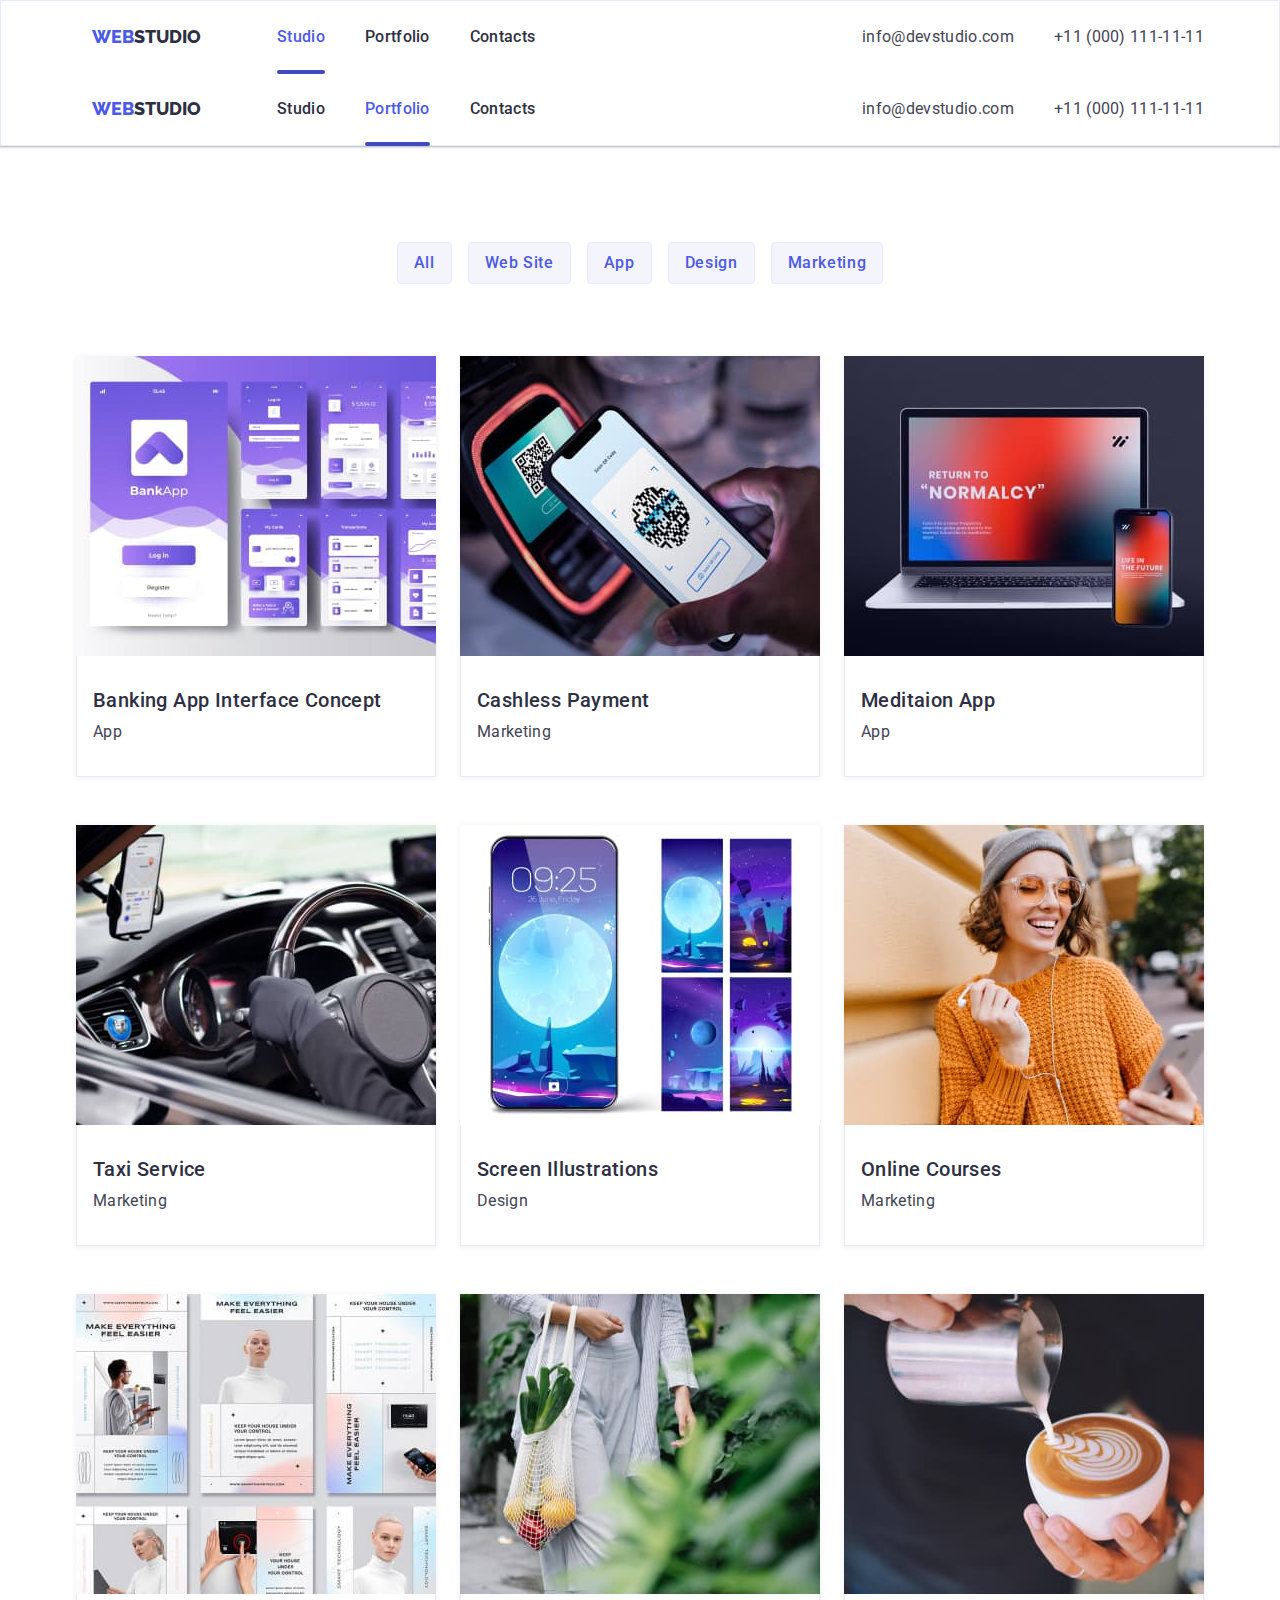
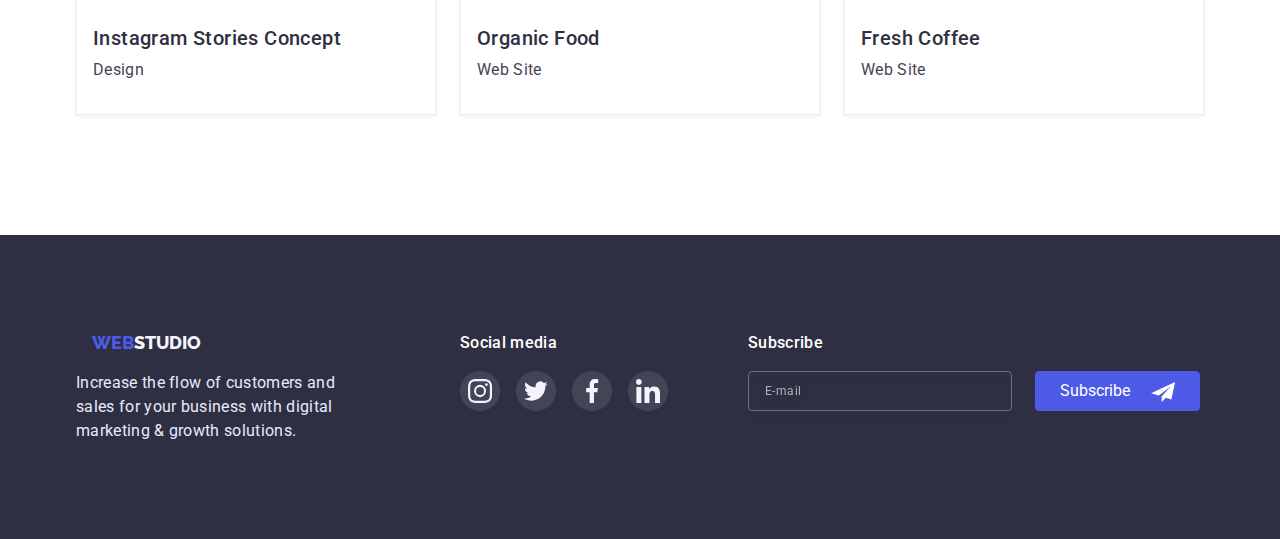
==== commit 6a970382: "1" ====
--- a/portfolio.html
+++ b/portfolio.html
@@ -22,7 +22,74 @@
 </head>
 
 <body>
-    <!-- <header class="header">
+    <header class="header">
+        <div class="container">
+            <div class="mob-menu is-hidden-mob">
+                <button type="button" class="close-botton-mob" data-modal-close>
+                    <svg class="close-icon">
+                        <use href="./images/icons.svg#icon-close"></use>
+                    </svg></button>
+                <ul class="mob-menu-nav">
+                    <il><a href="./index.html" class="link-mob ">Studio</a></il>
+                    <il><a href="#" class="link-mob active-mob">Portfolio</a></il>
+                    <il><a href="#" class="link-mob ">Contacts</a></il>
+                </ul>
+                <ul class="mob-menu-contact">
+                    <li><a href="tel:+380961111111" class="phone-mob">+11 (000) 111-11-11</a></li>
+                    <li><a href="mailto:info@devstudio.com" class="mail-mob">info@devstudio.com</a></li>
+
+                </ul>
+                <ul class="soc-list-mob">
+                    <li class="soc-items-mob"><a href="" class="soc-link-mob">
+                            <svg class="soc-icon-mob" width="16" height="16">
+                                <use href="./images/icons.svg#icon-instagram"></use>
+                            </svg>
+                        </a>
+                    </li>
+
+                    <li class="soc-items-mob"><a href="" class="soc-link-mob">
+                            <svg class="soc-icon-mob" width="16" height="16">
+                                <use href="./images/icons.svg#icon-Twiter"></use>
+                            </svg>
+                        </a>
+                    </li>
+
+                    <li class="soc-items-mob"><a href="" class="soc-link-mob">
+                            <svg class="soc-icon-mob" width="16" height="16">
+                                <use href="./images/icons.svg#icon-facebook"></use>
+                            </svg>
+                        </a>
+                    </li>
+
+                    <li class="soc-items-mob"><a href="" class="soc-link-mob">
+                            <svg class="soc-icon-mob" width="16" height="16">
+                                <use href="./images/icons.svg#icon-linkedin"></use>
+                            </svg>
+                        </a>
+                    </li>
+                </ul>
+            </div>
+        </div>
+
+        <div class="container main-block">
+            <nav class="main-nav">
+                <a href="#" class="logo1">Web<span class="logo2">Studio</span></a>
+                <ul class="menu-nav">
+                    <li class="header-bar"><a href="#" class="link active">Studio</a></li>
+                    <li class="header-bar"><a href="./portfolio.html" class="link">Portfolio</a></li>
+                    <li class="header-bar"><a href="#" class="link">Contacts</a></li>
+                </ul>
+            </nav>
+            <ul class="second-nav">
+                <li><a href="mailto:info@devstudio.com" class="mail">info@devstudio.com</a></li>
+                <li><a href="tel:+380961111111" class="phone">+11 (000) 111-11-11</a></li>
+            </ul>
+            <button type="button" class="menu-mob">
+                <svg class="menu-mob-icon" wifth="32px" height="22px">
+                    <use href="./images/icons.svg#icon-menu-mob"></use>
+                </svg>
+            </button>
+        </div>
         <div class="container main-block">
             <nav class="main-nav">
                 <a href="#" class="logo1">Web<span class="logo2">Studio</span></a>
@@ -36,8 +103,14 @@
                 <li><a href="mailto:info@devstudio.com" class="mail">info@devstudio.com</a></li>
                 <li><a href="tel:+380961111111" class="phone">+11 (000) 111-11-11</a></li>
             </ul>
+            <button type="button" class="menu-mob">
+                <svg class="menu-mob-icon" wifth="32px" height="22px">
+                    <use href="./images/icons.svg#icon-menu-mob"></use>
+                </svg>
+            </button>
         </div>
-    </header> -->
+
+    </header>
     <main>
         <section class="main-section-port">
 
--- a/css/styles.css
+++ b/css/styles.css
@@ -19,6 +19,18 @@
 
 /* -------GENERAL------- */
 
+.is-hidden {
+    opacity: 0;
+    visibility: hidden;
+    pointer-events: none;
+}
+
+
+
+
+.no-scrol {
+    overflow: hidden;
+}
 
 .container-footer,
 .container-button,
@@ -69,18 +81,28 @@
     justify-content: space-between;
 }
 
+.container.main-block {
+    width: 100%;
+
+}
+
 .header {
     box-shadow: 0px 2px 1px rgba(46, 47, 66, 0.08), 0px 1px 1px rgba(46, 47, 66, 0.16), 0px 1px 6px rgba(46, 47, 66, 0.08);
     border: 1px solid #E7E9FC;
 }
 
+
 .main-nav {
     display: flex;
     align-items: center;
 
 }
 
+
+
 .logo1 {
+    margin-left: 16px;
+    padding: 24px 0px;
     text-decoration: none;
     font-family: "Raleway";
     font-style: normal;
@@ -100,13 +122,15 @@
 }
 
 .second-nav {
-    display: flex;
-    gap: 40px;
+    display: none;
+    flex-direction: column;
+    gap: 4px;
+    justify-content: end;
+    padding-bottom: 10px;
 }
 
 .menu-nav {
-    margin-left: 77px;
-    display: flex;
+    display: none;
     gap: 40px;
 }
 
@@ -135,6 +159,8 @@
 .link:hover {
     color: var(--color-brend);
 }
+
+
 
 .header-bar {
     position: relative;
@@ -183,11 +209,14 @@
 .mail,
 .phone {
     display: block;
-    padding: 24px 0px;
-    font-style: normal;
+    padding: 0px 0px;
+    font-style: normal;
+
     font-weight: 400;
-    font-size: 16px;
-    line-height: 24px;
+    font-size: 12px;
+    line-height: 16px;
+
+    letter-spacing: 0.04em;
 
     transition-property: color;
     transition-duration: 250ms;
@@ -202,10 +231,25 @@
     color: var(--color-extrainfo);
 }
 
+.menu-mob-icon {
+    width: 32px;
+    stroke: #2E2F42;
+}
+
+.menu-mob {
+    width: 56px;
+    color: transparent;
+    background-color: transparent;
+    border: none;
+}
+
+
+
 /* -----------MAIN-------------- */
 
 .main-section-port {
-    padding-top: 96px;
+    margin-top: 48px;
+    padding-bottom: 48px;
 
 }
 
@@ -219,7 +263,8 @@
     justify-content: start;
     display: flex;
 
-    margin-bottom: 72px;
+
+    margin-bottom: 48px;
     column-gap: 16px;
     row-gap: 24px;
 
@@ -585,7 +630,7 @@
     flex-wrap: wrap;
     row-gap: 48px;
     column-gap: 24px;
-    padding-bottom: 48px;
+    padding-bottom: 0px;
 }
 
 .item-project {
@@ -875,6 +920,205 @@
 }
 
 /* ------------------------------------------------------------ */
+/* ----------MOB-OVERLAY---------------- */
+
+.container-mob {
+
+
+    display: flex;
+    height: 100%;
+    width: 100%;
+    justify-content: space-between;
+    flex-direction: column;
+    overflow: auto;
+}
+
+.is-hidden-mob {
+    transform: translateX(+100%);
+}
+
+.mob-menu {
+    display: flex;
+    justify-content: center;
+
+    z-index: 3;
+    padding: 40px;
+
+
+    position: fixed;
+
+    background-color: #fff;
+
+    ;
+    width: 100vw;
+    height: 100%;
+    ;
+
+    transition-property: transform;
+    transition-duration: 300ms;
+    transition-timing-function: cubic-bezier(0.6, 0.04, 0.98, 0.335);
+    transition-delay: 0ms;
+}
+
+.mob-menu-nav {
+
+    display: flex;
+    flex-direction: column;
+
+    gap: 40px;
+
+
+    list-style: none;
+    font-family: 'Roboto';
+    font-style: normal;
+    font-weight: 700;
+    font-size: 36px;
+    line-height: 40px;
+
+    letter-spacing: 0.02em;
+
+
+    color: #2E2F42;
+
+}
+
+.mob-menu-nav>li {
+    text-decoration: none;
+}
+
+.mob-menu-contact {
+    list-style: none;
+
+
+}
+
+.link-mob {
+    font-family: 'Roboto';
+    font-style: normal;
+    font-weight: 700;
+    font-size: 36px;
+    line-height: 40px;
+
+    letter-spacing: 0.02em;
+
+
+    color: #2E2F42;
+    text-decoration: none;
+}
+
+.link-mob:hover,
+.link-mob:focus {
+    color: var(--color-brend);
+}
+
+.active-mob {
+    color: var(--color-brend);
+}
+
+.mail-mob {
+    text-decoration: none;
+    font-family: 'Roboto';
+    font-style: normal;
+    font-weight: 500;
+    font-size: 20px;
+    line-height: 24px;
+
+
+    letter-spacing: 0.02em;
+
+
+    color: #434455;
+
+
+
+}
+
+.phone-mob {
+    margin-top: 50px;
+    margin-bottom: 40px;
+    text-decoration: none;
+    display: block;
+    font-family: 'Roboto';
+    font-style: normal;
+    font-weight: 600;
+    font-size: 36px;
+    line-height: 40px;
+
+
+    text-transform: capitalize;
+
+
+    color: #4D5AE5;
+}
+
+
+.soc-list-mob {
+
+    margin-top: 48px;
+    display: flex;
+    justify-content: space-between;
+    list-style: none;
+}
+
+.soc-items-mob {
+    width: 40px;
+    height: 40px;
+}
+
+.soc-link-mob {
+    display: flex;
+    align-items: center;
+    justify-content: center;
+    width: 100%;
+    height: 100%;
+    background-color: var(--color-brend);
+    border-radius: 100%;
+    transition-property: background-color;
+    transition-duration: 250ms;
+    transition-timing-function: cubic-bezier(0.4,
+            0,
+            0.2,
+            1);
+    transition-delay: 0ms;
+}
+
+
+.soc-icon-mob {
+    fill: var(--color-second-white)
+}
+
+.soc-link-mob:hover,
+.soc-link-mob:focus {
+
+    background-color: #404BBF;
+}
+
+
+.close-icon {
+    display: flex;
+    justify-content: center;
+    margin: auto;
+    width: 8px;
+    height: 8px;
+}
+
+.close-botton-mob {
+    display: block;
+    margin-left: auto;
+    cursor: pointer;
+    width: 24px;
+    height: 24px;
+    background-color: #E7E9FC;
+    border: 1px solid rgba(0, 0, 0, 0.1);
+    border-radius: 100%;
+    margin-bottom: 16px;
+}
+
+.close-botton-mob:focus {
+    background-color: var(--color-brend);
+    fill: var(--color-second-white);
+}
+
 /* -----------OVERLAY-------------- */
 .overlay {
     padding-top: 88px;
@@ -1133,10 +1377,6 @@
 
 
 
-.is-hidden {
-    opacity: 0;
-    visibility: hidden;
-    pointer-events: none;
-}
+
 
 /* ------------------------------------------------------------ */--- a/css/mobile.css
+++ b/css/mobile.css
@@ -1,4 +1,37 @@
 @media screen and (min-width: 480px) {
+
+    .soc-list-mob {
+
+        margin-top: 48px;
+        display: flex;
+        justify-content: center;
+        list-style: none;
+        gap: 54px;
+    }
+
+    .container-mob {
+
+        width: 428px;
+        ;
+
+
+    }
+
+    /* --------------HEADER------------- */
+
+    .container.main-block {
+        width: 428px;
+    }
+
+    .menu-nav {
+        margin-left: 123px;
+    }
+
+    .main-nav {
+        margin-right: 249px;
+    }
+
+    /* ------------------------------- */
 
     .features-item {
         padding-left: 0px;
@@ -15,7 +48,7 @@
     }
 
     .container {
-        padding: 0px 12px;
+        padding: 0px 0px;
         margin: 0 auto;
         width: 288px;
     }
@@ -64,7 +97,7 @@
 
     .container-project {
         max-width: 420px;
-        padding: 0px 12px;
+        padding: 0px 0px;
         margin: 0 auto;
     }
 
@@ -74,7 +107,7 @@
     }
 
     .list-project {
-        padding-bottom: 48px;
+        padding-bottom: 0px;
     }
 
     .img {
--- a/css/tablet.css
+++ b/css/tablet.css
@@ -1,4 +1,54 @@
 @media screen and (min-width: 768px) {
+
+
+    .mob-menu {
+        display: none;
+    }
+
+
+    /* --------------HEADER------------- */
+
+    .container.main-block {
+        width: 736px;
+    }
+
+    .main-nav {
+        margin-right: 0px;
+        display: flex;
+        align-items: center;
+
+    }
+
+    .second-nav {
+        display: flex;
+        flex-direction: column;
+        gap: 4px;
+        justify-content: end;
+        padding-bottom: 10px;
+    }
+
+    .menu-nav {
+        display: flex;
+        margin-left: 123px;
+
+    }
+
+    .mail,
+    .phone {
+        padding: 0px 0px;
+        font-weight: 400;
+        font-size: 12px;
+        line-height: 16px;
+        letter-spacing: 0.04em;
+    }
+
+    .menu-mob {
+        display: none;
+    }
+
+
+
+    /* ------------------------------------ */
 
     .features {
         width: 736px;
@@ -182,7 +232,8 @@
     .body-nav {
         width: 736px;
         justify-content: center;
-
+        margin-top: 0px;
+        margin-bottom: 64px;
     }
 
     .container-project {
@@ -199,7 +250,9 @@
     }
 
     .main-section-port {
-
+        margin-top: 64px;
+        padding-top: 0px;
+        margin-top: 48px;
         padding: 0px 16px;
     }
 
--- a/css/desctop.css
+++ b/css/desctop.css
@@ -1,4 +1,36 @@
 @media screen and (min-width: 1200px) {
+    /* --------------HEADER----------------- */
+
+    .container.main-block {
+        width: 1152px;
+    }
+
+
+    .second-nav {
+        display: flex;
+        flex-direction: row;
+        gap: 40px;
+        align-items: center;
+        padding-bottom: 0px;
+    }
+
+    .menu-nav {
+        display: flex;
+        margin-left: 76px;
+
+    }
+
+    .mail,
+    .phone {
+        padding: 0px 0px;
+        font-weight: 400;
+        font-size: 16px;
+        line-height: 24px;
+
+        letter-spacing: 0.02em;
+    }
+
+    /* ---------------------------------- */
     .features {
         width: 1152px;
         display: flex;
@@ -163,6 +195,12 @@
         width: 100%;
         justify-content: center;
 
+        margin-bottom: 72px;
+
+    }
+
+    .main-section-port {
+        margin-top: 96px;
     }
 
     .container-project {
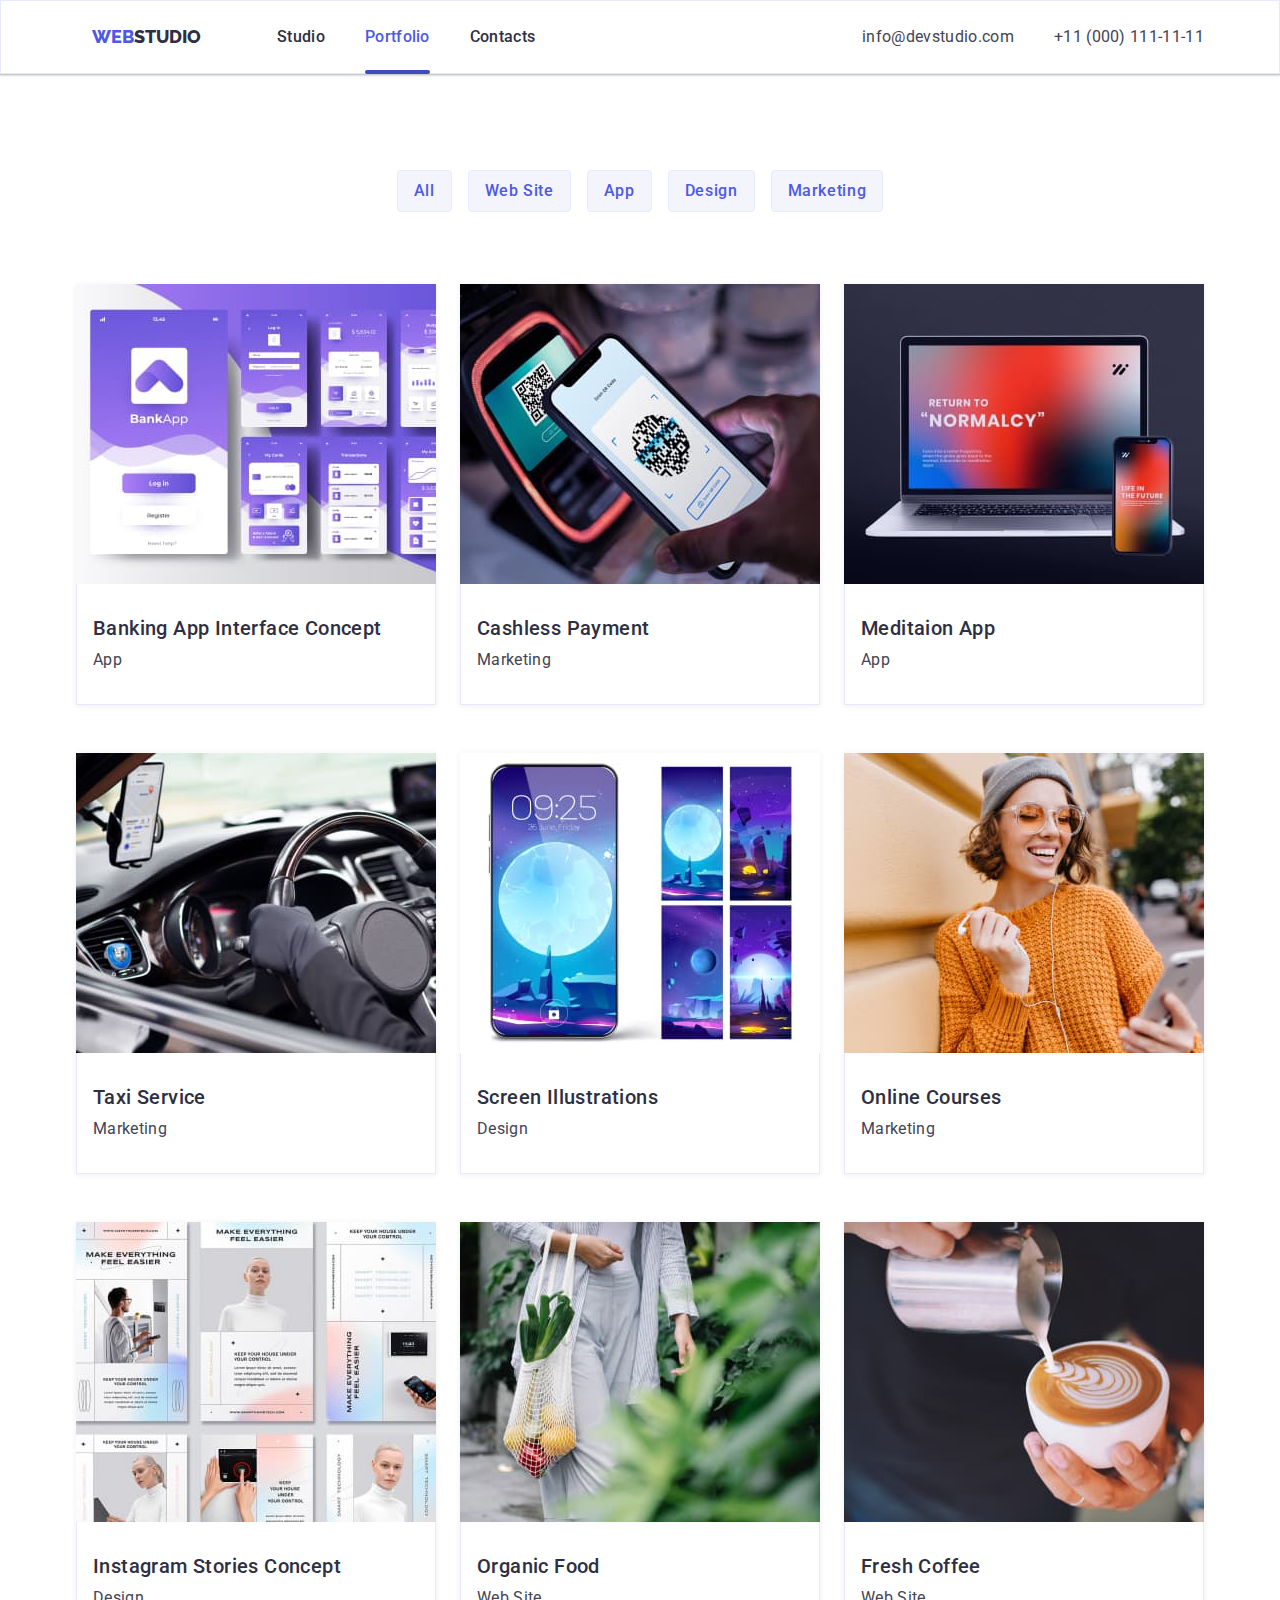
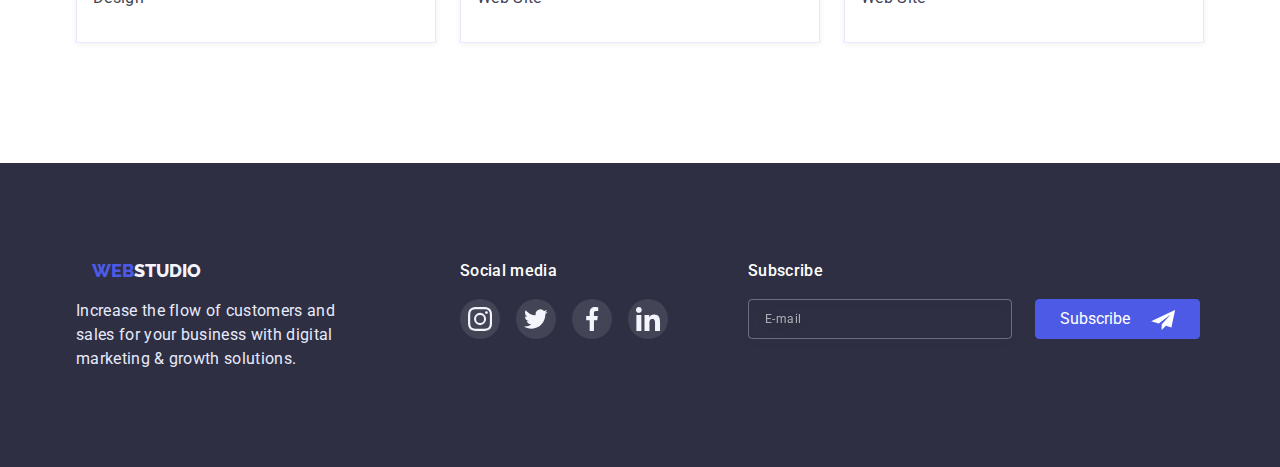
==== commit 41a54434: "1" ====
--- a/portfolio.html
+++ b/portfolio.html
@@ -23,60 +23,65 @@
 
 <body>
     <header class="header">
-        <div class="container">
-            <div class="mob-menu is-hidden-mob">
-                <button type="button" class="close-botton-mob" data-modal-close>
-                    <svg class="close-icon">
-                        <use href="./images/icons.svg#icon-close"></use>
-                    </svg></button>
-                <ul class="mob-menu-nav">
-                    <il><a href="./index.html" class="link-mob ">Studio</a></il>
-                    <il><a href="#" class="link-mob active-mob">Portfolio</a></il>
-                    <il><a href="#" class="link-mob ">Contacts</a></il>
-                </ul>
-                <ul class="mob-menu-contact">
-                    <li><a href="tel:+380961111111" class="phone-mob">+11 (000) 111-11-11</a></li>
-                    <li><a href="mailto:info@devstudio.com" class="mail-mob">info@devstudio.com</a></li>
-
-                </ul>
-                <ul class="soc-list-mob">
-                    <li class="soc-items-mob"><a href="" class="soc-link-mob">
-                            <svg class="soc-icon-mob" width="16" height="16">
-                                <use href="./images/icons.svg#icon-instagram"></use>
-                            </svg>
-                        </a>
-                    </li>
-
-                    <li class="soc-items-mob"><a href="" class="soc-link-mob">
-                            <svg class="soc-icon-mob" width="16" height="16">
-                                <use href="./images/icons.svg#icon-Twiter"></use>
-                            </svg>
-                        </a>
-                    </li>
-
-                    <li class="soc-items-mob"><a href="" class="soc-link-mob">
-                            <svg class="soc-icon-mob" width="16" height="16">
-                                <use href="./images/icons.svg#icon-facebook"></use>
-                            </svg>
-                        </a>
-                    </li>
-
-                    <li class="soc-items-mob"><a href="" class="soc-link-mob">
-                            <svg class="soc-icon-mob" width="16" height="16">
-                                <use href="./images/icons.svg#icon-linkedin"></use>
-                            </svg>
-                        </a>
-                    </li>
-                </ul>
+
+        <div class="mob-menu is-hidden-mob" data-menu>
+            <div class="container-mob">
+                <div class="part-1"><button type="button" class="close-botton-mob ">
+                        <svg class="close-icon" data-menu-close>
+                            <use href="./images/icons.svg#icon-close"></use>
+                        </svg></button>
+                    <ul class="mob-menu-nav">
+                        <li><a href="./index.html" class="link-mob ">Studio</a></li>
+                        <li><a href="#" class="link-mob active-mob">Portfolio</a></li>
+                        <li><a href="#" class="link-mob ">Contacts</a></li>
+                    </ul>
+                </div>
+                <div class="part-2">
+                    <ul class="mob-menu-contact">
+                        <li><a href="tel:+380961111111" class="phone-mob">+11 (000) 111-11-11</a></li>
+                        <li><a href="mailto:info@devstudio.com" class="mail-mob">info@devstudio.com</a></li>
+
+                    </ul>
+                    <ul class="soc-list-mob">
+                        <li class="soc-items-mob"><a href="" class="soc-link-mob">
+                                <svg class="soc-icon-mob" width="24" height="24">
+                                    <use href="./images/icons.svg#icon-instagram"></use>
+                                </svg>
+                            </a>
+                        </li>
+
+                        <li class="soc-items-mob"><a href="" class="soc-link-mob">
+                                <svg class="soc-icon-mob" width="24" height="24">
+                                    <use href="./images/icons.svg#icon-Twiter"></use>
+                                </svg>
+                            </a>
+                        </li>
+
+                        <li class="soc-items-mob"><a href="" class="soc-link-mob">
+                                <svg class="soc-icon-mob" width="24" height="24">
+                                    <use href="./images/icons.svg#icon-facebook"></use>
+                                </svg>
+                            </a>
+                        </li>
+
+                        <li class="soc-items-mob"><a href="" class="soc-link-mob">
+                                <svg class="soc-icon-mob" width="24" height="24">
+                                    <use href="./images/icons.svg#icon-linkedin"></use>
+                                </svg>
+                            </a>
+                        </li>
+                    </ul>
+                </div>
+
             </div>
+
         </div>
-
         <div class="container main-block">
             <nav class="main-nav">
                 <a href="#" class="logo1">Web<span class="logo2">Studio</span></a>
                 <ul class="menu-nav">
-                    <li class="header-bar"><a href="#" class="link active">Studio</a></li>
-                    <li class="header-bar"><a href="./portfolio.html" class="link">Portfolio</a></li>
+                    <li class="header-bar"><a href="./index.html" class="link ">Studio</a></li>
+                    <li class="header-bar"><a href="#" class="link active">Portfolio</a></li>
                     <li class="header-bar"><a href="#" class="link">Contacts</a></li>
                 </ul>
             </nav>
@@ -84,26 +89,7 @@
                 <li><a href="mailto:info@devstudio.com" class="mail">info@devstudio.com</a></li>
                 <li><a href="tel:+380961111111" class="phone">+11 (000) 111-11-11</a></li>
             </ul>
-            <button type="button" class="menu-mob">
-                <svg class="menu-mob-icon" wifth="32px" height="22px">
-                    <use href="./images/icons.svg#icon-menu-mob"></use>
-                </svg>
-            </button>
-        </div>
-        <div class="container main-block">
-            <nav class="main-nav">
-                <a href="#" class="logo1">Web<span class="logo2">Studio</span></a>
-                <ul class="menu-nav">
-                    <li class="header-bar"><a href="./index.html" class="link">Studio</a></li>
-                    <li class="header-bar"><a href="./portfolio.html" class="link active">Portfolio</a></li>
-                    <li class="header-bar"><a href="#" class="link">Contacts</a></li>
-                </ul>
-            </nav>
-            <ul class="second-nav">
-                <li><a href="mailto:info@devstudio.com" class="mail">info@devstudio.com</a></li>
-                <li><a href="tel:+380961111111" class="phone">+11 (000) 111-11-11</a></li>
-            </ul>
-            <button type="button" class="menu-mob">
+            <button type="button" class="menu-mob" data-menu-open>
                 <svg class="menu-mob-icon" wifth="32px" height="22px">
                     <use href="./images/icons.svg#icon-menu-mob"></use>
                 </svg>
@@ -463,6 +449,7 @@
     </footer>
 
     <script src="/JS/modal.js"></script>
+    <script src="./JS/menu.js"></script>
 </body>
 
 </html>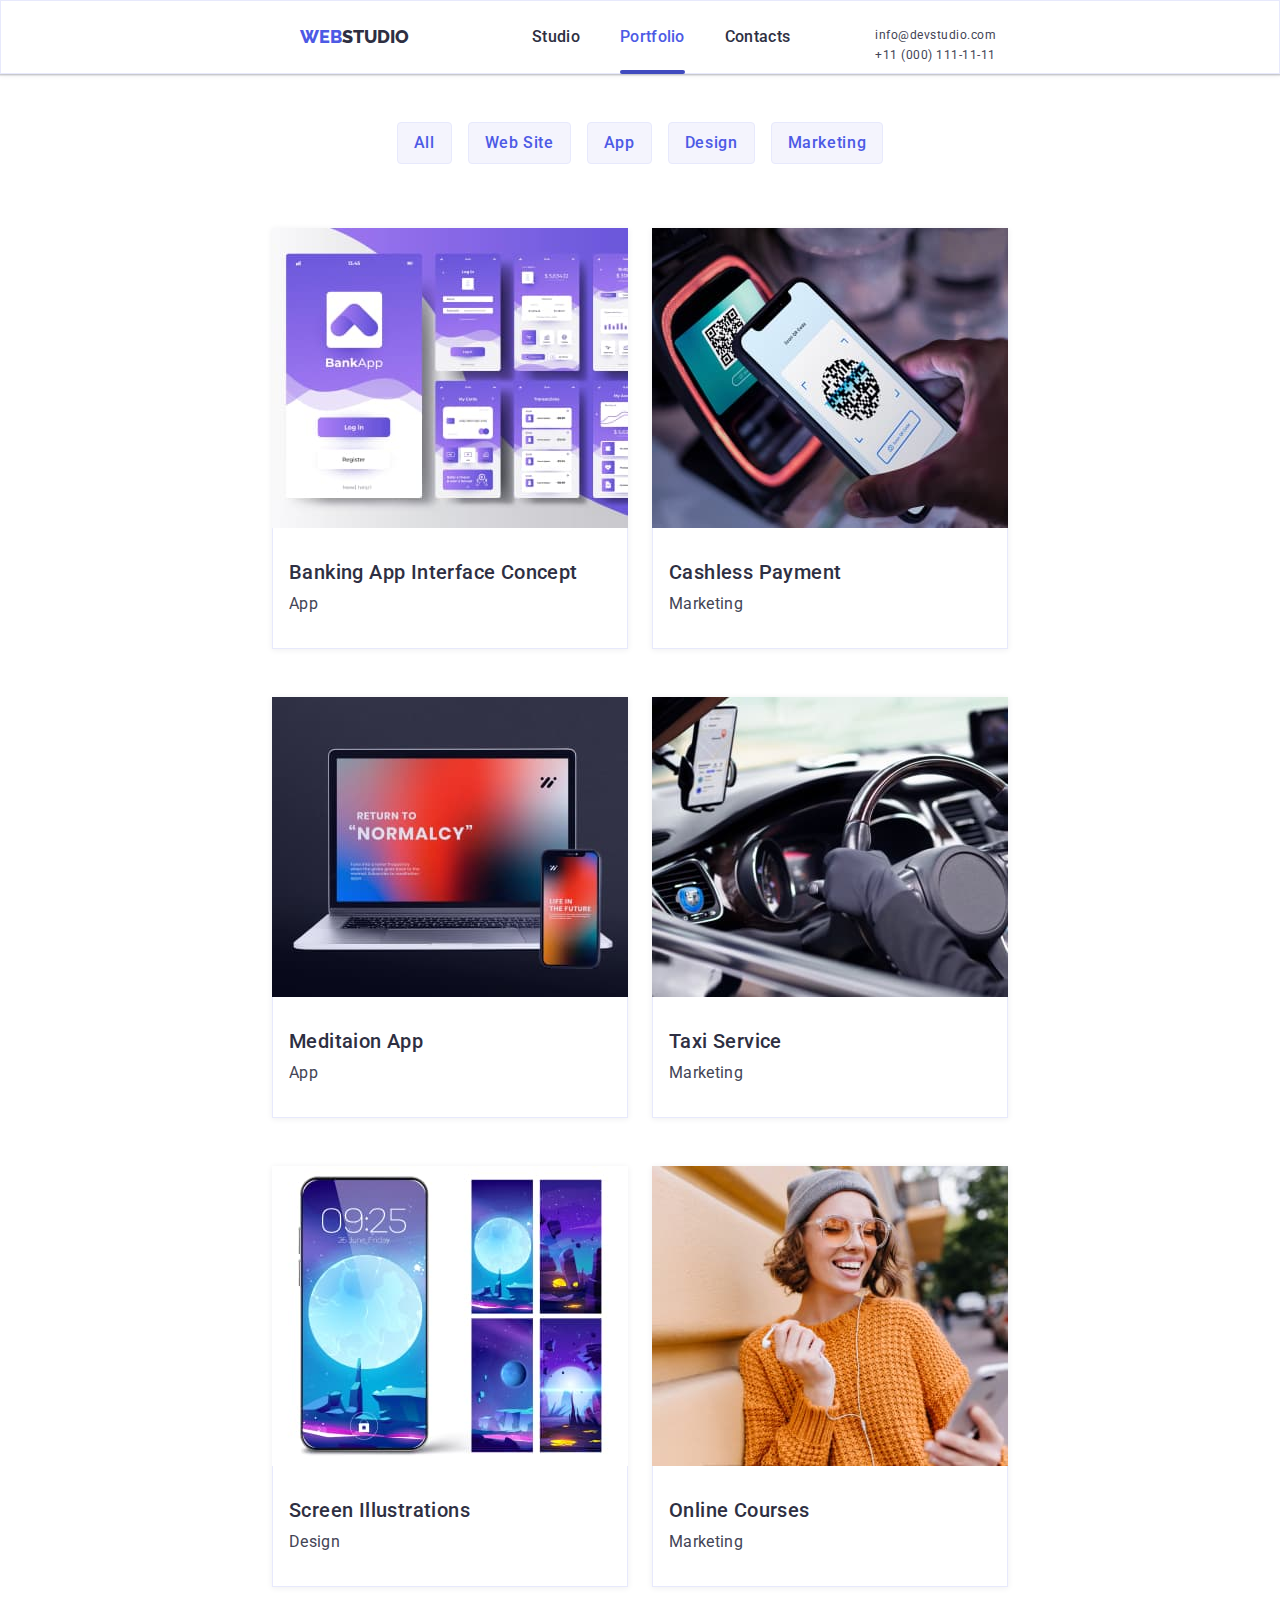
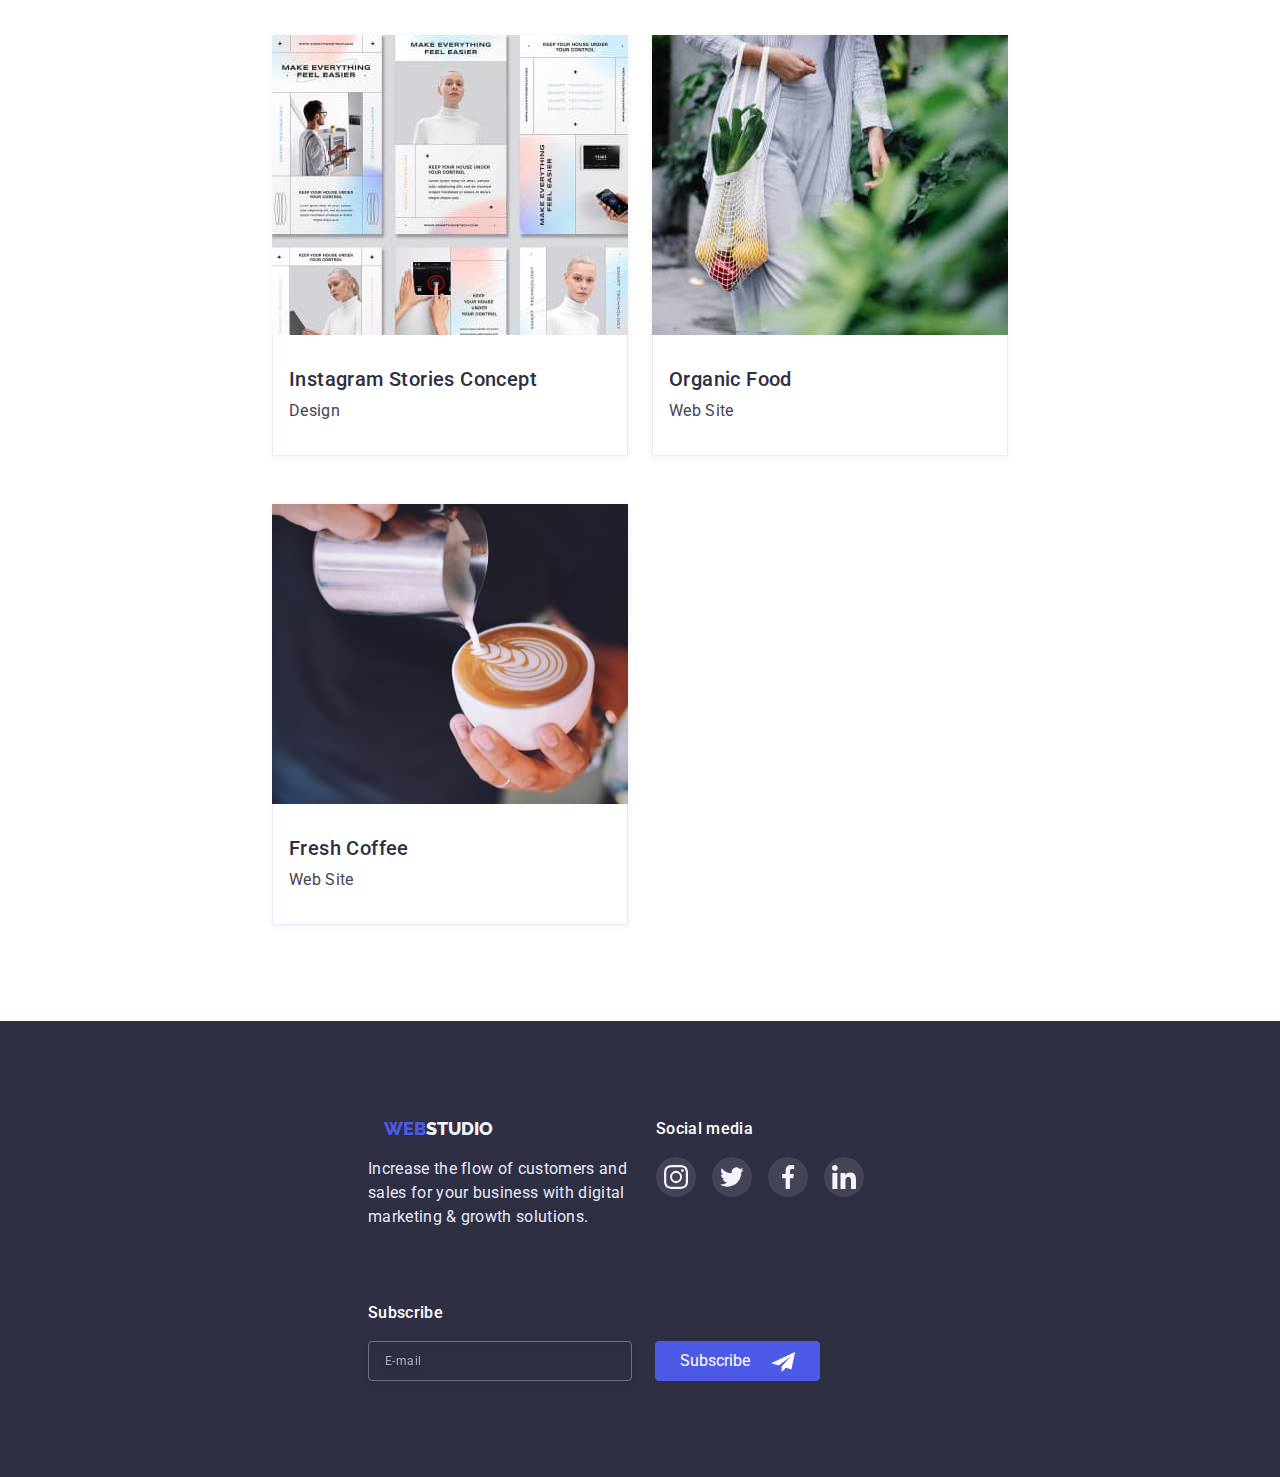
==== commit bade0208: "1" ====
--- a/portfolio.html
+++ b/portfolio.html
@@ -118,7 +118,7 @@
 
                                     <source
                                         srcset="./images/des/work-space-des.jpg 1x, ./images/des/work-space-des-2x.jpg 2x"
-                                        media="(min-width: 1200px)">
+                                        media="(min-width: 1440px)">
 
                                     <source
                                         srcset="./images/tab-port/work-space-tab.jpg 1x, ./images/tab-port/work-space-tab-2x.jpg 2x"
@@ -151,7 +151,7 @@
                                 <picture>
 
                                     <source srcset="./images/des/nfs-des.jpg 1x, ./images/des/nfs-des-2x.jpg 2x"
-                                        media="(min-width: 1200px)">
+                                        media="(min-width: 1440px)">
                                     <source
                                         srcset="./images/tab-port/nfs-tab.jpg 1x, ./images/tab-port/nfs-tab-2x.jpg 2x"
                                         media="(min-width: 736px)">
@@ -184,7 +184,7 @@
                                 <picture>
 
                                     <source srcset="./images/des/laptop-des.jpg 1x, ./images/des/laptop-des-2x.jpg 2x"
-                                        media="(min-width: 1200px)">
+                                        media="(min-width: 1440px)">
 
                                     <source
                                         srcset="./images/tab-port/laptop-tab.jpg 1x, ./images/tab-port/laptop-tab-2x.jpg 2x"
@@ -214,7 +214,7 @@
                             <div class="project-block-top-text">
                                 <picture>
                                     <source srcset="./images/des/car-des.jpg 1x, ./images/des/car-des-2x.jpg 2x"
-                                        media="(min-width: 1200px)">
+                                        media="(min-width: 1440px)">
 
                                     <source
                                         srcset="./images/tab-port/car-tab.jpg 1x, ./images/tab-port/car-tab-2x.jpg 2x"
@@ -246,7 +246,7 @@
                             <div class="project-block-top-text">
                                 <picture>
                                     <source srcset="./images/des/phone-des.jpg 1x, ./images/des/phone-des-2x.jpg 2x"
-                                        media="(min-width: 1200px)">
+                                        media="(min-width: 1440px)">
 
                                     <source
                                         srcset="./images/tab-port/phone-tad.jpg 1x, ./images/tab-port/phone-tab-2x.jpg 2x"
@@ -277,7 +277,7 @@
                             <div class="project-block-top-text">
                                 <picture>
                                     <source srcset="./images/des/happy-des.jpg 1x, ./images/des/happy-des-2x.jpg 2x"
-                                        media="(min-width: 1200px)">
+                                        media="(min-width: 1440px)">
                                     <source
                                         srcset="./images/tab-port/happy-tab.jpg 1x, ./images/tab-port/happy-tab-2x.jpg 2x"
                                         media="(min-width: 736px)">
@@ -306,7 +306,7 @@
                                 <picture>
                                     <source
                                         srcset="./images/des/curriculum-des.jpg 1x, ./images/des/curriculum-des-2x.jpg 2x"
-                                        media="(min-width: 1200px)">
+                                        media="(min-width: 1440px)">
                                     <source
                                         srcset="./images/tab-port/curriculum-tab.jpg 1x, ./images/tab-port/curriculum-tab-2x.jpg 2x"
                                         media="(min-width: 736px)">
@@ -334,7 +334,7 @@
                             <div class="project-block-top-text">
                                 <picture>
                                     <source srcset="./images/des/food-des.jpg 1x, ./images/des/food-des-2x.jpg 2x"
-                                        media="(min-width: 1200px)">
+                                        media="(min-width: 1440px)">
                                     <source
                                         srcset="./images/tab-port/food-tad.jpg 1x, ./images/tab-port/food-tad-2x.jpg 2x"
                                         media="(min-width: 736px)">
@@ -362,7 +362,7 @@
                             <div class="project-block-top-text">
                                 <picture>
                                     <source srcset="./images/des/coffee-des.jpg 1x, ./images/des/coffee-des-2x.jpg 2x"
-                                        media="(min-width: 1200px)">
+                                        media="(min-width: 1440px)">
                                     <source
                                         srcset="./images/tab-port/coffee-tad.jpg 1x, ./images/tab-port/coffee-tab-2x.jpg 2x"
                                         media="(min-width: 736px)">
--- a/css/styles.css
+++ b/css/styles.css
@@ -16,6 +16,9 @@
     background: white;
 }
 
+.container {
+    padding: 0px 16px;
+}
 
 /* -------GENERAL------- */
 
@@ -29,6 +32,7 @@
 
 
 .no-scrol {
+    transform: scaleX(1.02);
     overflow: hidden;
 }
 
@@ -36,7 +40,7 @@
 .container-button,
 .container-comp {
     width: 100%;
-
+    padding: 0px 16px;
     margin: 0 auto;
 }
 
@@ -311,7 +315,7 @@
 /* -----------MAIN-HERO-------------- */
 
 .hero-section {
-    max-width: 100%;
+    /* max-width: 428px; */
     background-image: linear-gradient(rgba(46, 47, 66, 0.7),
             rgba(46, 47, 66, 0.7)),
         url(../images/mod-bg.jpg);
@@ -327,12 +331,52 @@
 (min-resolution: 192dpi),
 (min-resolution: 2dppx) {
     .hero-section {
+
         background-image: linear-gradient(rgba(46, 47, 66, 0.7),
                 rgba(46, 47, 66, 0.7)), url(../images/mod-bg-2x.jpg);
     }
 }
 
-.container-hero {}
+@media screen and (min-width: 429px) and (max-width: 768px) {
+    .hero-section {
+        background-image: linear-gradient(rgba(46, 47, 66, 0.7),
+                rgba(46, 47, 66, 0.7)),
+            url(../images/tab-bg.jpg);
+
+    }
+
+    @media (min-device-pixel-ratio: 2),
+    (min-resolution: 192dpi),
+    (min-resolution: 2dppx) {
+        .hero-section {
+
+            background-image: linear-gradient(rgba(46, 47, 66, 0.7),
+                    rgba(46, 47, 66, 0.7)), url(../images/tab-bg-2x.jpg);
+        }
+    }
+}
+
+@media screen and (min-width: 769px) and (max-width: 1440px) {
+    .hero-section {
+        background-image: linear-gradient(rgba(46, 47, 66, 0.7),
+                rgba(46, 47, 66, 0.7)),
+            url(../images/people-office.jpg);
+
+    }
+
+    @media (min-device-pixel-ratio: 2),
+    (min-resolution: 192dpi),
+    (min-resolution: 2dppx) {
+        .hero-section {
+            background-image: linear-gradient(rgba(46, 47, 66, 0.7),
+                    rgba(46, 47, 66, 0.7)), url(../images/des-bg-2x.jpg);
+        }
+    }
+}
+
+.container-hero {
+    padding: 0px 16px;
+}
 
 .hero {
 
@@ -381,6 +425,11 @@
 }
 
 /* -----------MAIN-FEATURES-------------- */
+.container-mobile {
+    padding-left: 16px;
+    padding-right: 16px;
+}
+
 .section-features {
     padding-top: 120px;
     padding-bottom: 96px;
@@ -400,8 +449,6 @@
 }
 
 .features-item {
-    padding-left: 16px;
-    padding-right: 16px;
     max-width: 396px;
 }
 
@@ -686,7 +733,7 @@
     line-height: 24px;
     padding: 40px 32px;
 
-    transform: translateY(100%);
+    transform: translateY(102%);
     transition-property: transform;
     transition-duration: 250ms;
     transition-timing-function: cubic-bezier(0.4, 0, 0.2, 1);
@@ -819,7 +866,6 @@
 
 .search-footer {
     width: 100%;
-    padding: 0px 16px;
     margin-left: 0px;
 }
 
@@ -1121,6 +1167,7 @@
 
 /* -----------OVERLAY-------------- */
 .overlay {
+    overflow: auto;
     padding-top: 88px;
     padding-left: 10px;
     padding-right: 10px;
--- a/css/mobile.css
+++ b/css/mobile.css
@@ -1,4 +1,4 @@
-@media screen and (min-width: 480px) {
+@media screen and (min-width: 428px) {
 
     .soc-list-mob {
 
@@ -97,7 +97,7 @@
 
     .container-project {
         max-width: 420px;
-        padding: 0px 0px;
+        padding: 0px 12px;
         margin: 0 auto;
     }
 
--- a/css/tablet.css
+++ b/css/tablet.css
@@ -101,7 +101,8 @@
     }
 
     .container-mobile {
-
+        padding-left: 0px;
+        padding-right: 0px;
         margin: 0 auto;
         width: 736px;
     }
@@ -156,7 +157,6 @@
 
     .search-footer {
         width: 100%;
-        padding: 0px 16px;
         margin-left: 0px;
     }
 
@@ -192,9 +192,9 @@
 
     /* -----------MAIN-HERO-------------- */
 
-
+    /* 
     .hero-section {
-        max-width: 100%;
+        max-width: 768px;
         background-image: linear-gradient(rgba(46, 47, 66, 0.7),
                 rgba(46, 47, 66, 0.7)),
             url(../images/tab-bg.jpg);
@@ -207,10 +207,11 @@
     (min-resolution: 192dpi),
     (min-resolution: 2dppx) {
         .hero-section {
+            max-width: 768px;
             background-image: linear-gradient(rgba(46, 47, 66, 0.7),
                     rgba(46, 47, 66, 0.7)), url(../images/tab-bg-2x.jpg);
         }
-    }
+    } */
 
     .container-hero {}
 
--- a/css/desctop.css
+++ b/css/desctop.css
@@ -1,4 +1,4 @@
-@media screen and (min-width: 1200px) {
+@media screen and (min-width: 1440px) {
     /* --------------HEADER----------------- */
 
     .container.main-block {
@@ -113,8 +113,9 @@
 
         margin: 0 auto;
 
+        margin-top: 72px;
         max-width: 1128px;
-        column-gap: 16px;
+        column-gap: 24px;
         row-gap: 72px;
         list-style: none;
     }
@@ -165,7 +166,7 @@
 
 
     .hero-section {
-        max-width: 100%;
+        max-width: 1440px;
         background-image: linear-gradient(rgba(46, 47, 66, 0.7),
                 rgba(46, 47, 66, 0.7)),
             url(../images/people-office.jpg);
@@ -173,11 +174,13 @@
         padding: 188px 0px;
 
     }
+
 
     @media (min-device-pixel-ratio: 2),
     (min-resolution: 192dpi),
     (min-resolution: 2dppx) {
         .hero-section {
+            max-width: 1440px;
             background-image: linear-gradient(rgba(46, 47, 66, 0.7),
                     rgba(46, 47, 66, 0.7)), url(../images/des-bg-2x.jpg);
         }
@@ -241,4 +244,6 @@
         padding-top: 88px;
         display: inline-block;
     }
+
+
 }